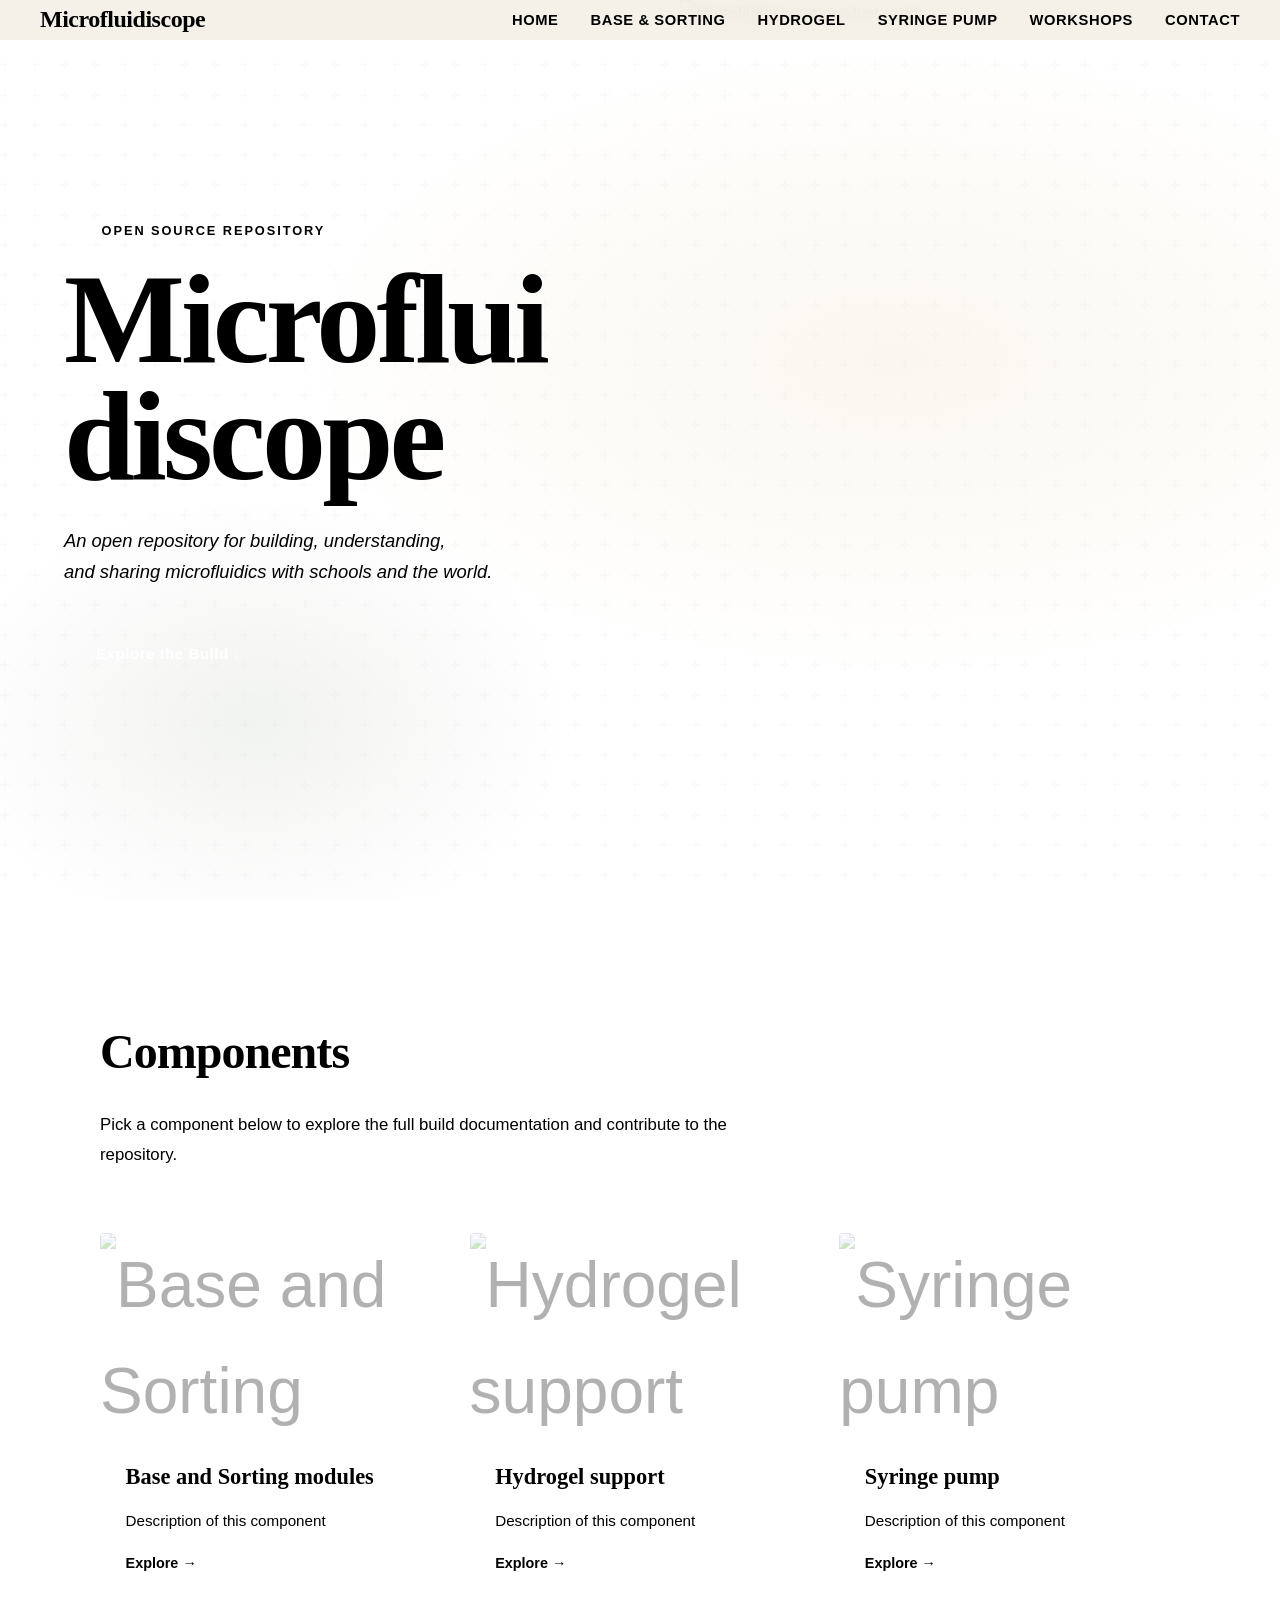
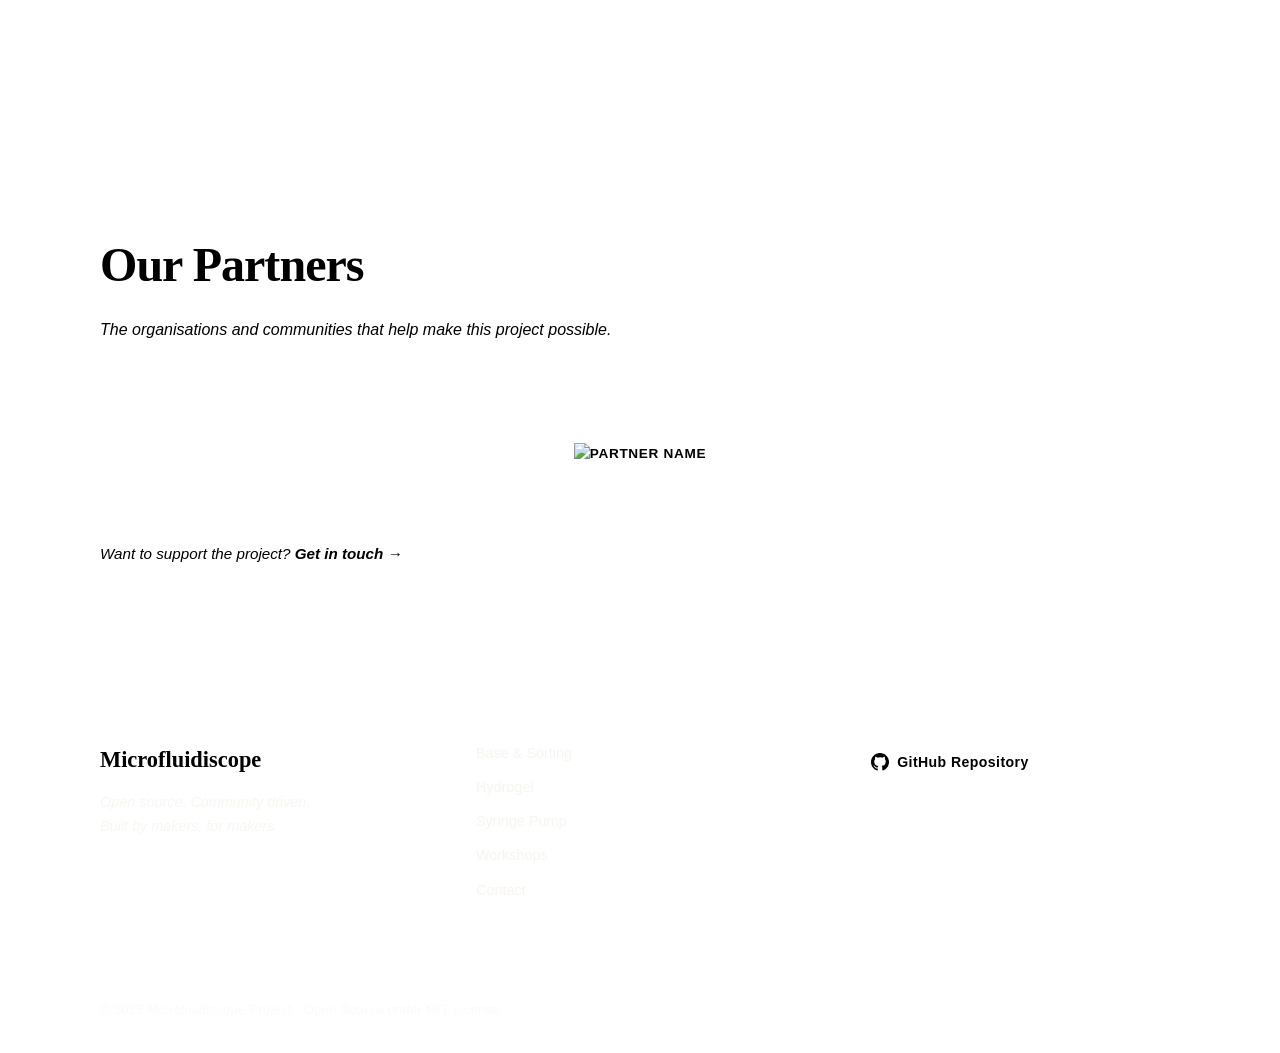
==== index.html @ c6acd58e "Update index.html" ====
<!DOCTYPE html>
<html lang="en">
<head>
  <meta charset="UTF-8" />
  <meta name="viewport" content="width=device-width, initial-scale=1.0" />
  <title>Microfluidiscope</title>
  <link rel="stylesheet" href="css/style.css" />
  <link rel="preconnect" href="https://fonts.googleapis.com">
  <link href="https://fonts.googleapis.com/css2?family=Playfair+Display:wght@700;900&family=Source+Serif+4:ital,wght@0,300;0,400;0,600;1,300&display=swap" rel="stylesheet">
</head>
<body>

  <!-- NAV -->
  <header class="nav" id="nav">
    <a href="index.html" class="nav-logo">Microfluidiscope</a>
    <button class="nav-toggle" id="navToggle" aria-label="Toggle menu">
      <span></span><span></span><span></span>
    </button>
    <nav class="nav-links" id="navLinks">
      <a href="index.html" class="active">Home</a>
      <a href="pages/component-a.html">Base & Sorting</a>
      <a href="pages/component-b.html">Hydrogel</a>
      <a href="pages/component-c.html">Syringe Pump</a>
      <a href="pages/workshops.html">Workshops</a>
      <a href="pages/contact.html">Contact</a>
    </nav>
  </header>

  <!-- HERO: split layout -->
  <section class="hero hero--split" id="hero">
    <div class="hero-bg"><div class="hero-texture"></div></div>

    <!-- LEFT: text -->
    <div class="hero-content">
      <p class="hero-eyebrow">Open Source Repository</p>
      <h1 class="hero-title">Microflui<br>discope</h1>
      <p class="hero-sub">An open repository for building, understanding,<br>and sharing microfluidics with schools and the world.</p>
      <a href="#about" class="hero-cta">Explore the Build ↓</a>
    </div>

    <!-- RIGHT: product image -->
    <div class="hero-image-split">
      <img src="images/main_render.png" alt="Microfluidiscope product render" />
    </div>
  </section>

  <!-- ABOUT / COMPONENTS -->
  <section class="about" id="about">
    <div class="container">
      <div class="about-intro">
        <h2>Components</h2>
        <p>Pick a component below to explore the full build documentation and contribute to the repository.</p>
      </div>

      <div class="components-grid">

        <a href="pages/component-a.html" class="component-card">
          <div class="card-image">
            <!-- Replace YOUR_IMAGE.png with your actual filename -->
            <img src="images/YOUR_IMAGE.png" alt="Base and Sorting modules" />
          </div>
          <div class="card-body">
            <h3>Base and Sorting modules</h3>
            <p>Description of this component</p>
            <span class="card-link">Explore →</span>
          </div>
        </a>

        <a href="pages/component-b.html" class="component-card">
          <div class="card-image">
            <!-- Replace YOUR_IMAGE.png with your actual filename -->
            <img src="images/YOUR_IMAGE.png" alt="Hydrogel support" />
          </div>
          <div class="card-body">
            <h3>Hydrogel support</h3>
            <p>Description of this component</p>
            <span class="card-link">Explore →</span>
          </div>
        </a>

        <a href="pages/component-c.html" class="component-card">
          <div class="card-image">
            <!-- Replace YOUR_IMAGE.png with your actual filename -->
            <img src="images/YOUR_IMAGE.png" alt="Syringe pump" />
          </div>
          <div class="card-body">
            <h3>Syringe pump</h3>
            <p>Description of this component</p>
            <span class="card-link">Explore →</span>
          </div>
        </a>

      </div>
    </div>
  </section>

  <!-- PARTNERS -->
  <section class="partners" id="partners">
    <div class="container">
      <h2>Our Partners</h2>
      <p class="partners-sub">The organisations and communities that help make this project possible.</p>

      <div class="partners-grid partners-grid--single">
        <div class="partner-logo">
          <!-- Replace YOUR_LOGO.png with your actual filename -->
          <img src="images/YOUR_LOGO.png" alt="Partner name" />
        </div>
      </div>

      <p class="partners-note">Want to support the project? <a href="pages/contact.html">Get in touch →</a></p>
    </div>
  </section>

  <!-- FOOTER -->
  <footer class="footer">
    <div class="container">
      <div class="footer-inner">
        <div class="footer-brand">
          <strong>Microfluidiscope</strong>
          <p>Open source. Community driven.<br>Built by makers, for makers.</p>
        </div>
        <nav class="footer-nav">
          <a href="pages/component-a.html">Base & Sorting</a>
          <a href="pages/component-b.html">Hydrogel</a>
          <a href="pages/component-c.html">Syringe Pump</a>
          <a href="pages/workshops.html">Workshops</a>
          <a href="pages/contact.html">Contact</a>
        </nav>
        <div class="footer-github">
          <a href="https://github.com/your-org/microfluidiscope" target="_blank" rel="noopener" class="github-link">
            <svg width="18" height="18" viewBox="0 0 24 24" fill="currentColor"><path d="M12 0C5.37 0 0 5.37 0 12c0 5.3 3.438 9.8 8.205 11.385.6.113.82-.258.82-.577v-2.234c-3.338.726-4.033-1.416-4.033-1.416-.546-1.387-1.333-1.756-1.333-1.756-1.089-.745.083-.729.083-.729 1.205.084 1.839 1.237 1.839 1.237 1.07 1.834 2.807 1.304 3.492.997.107-.775.418-1.305.762-1.604-2.665-.305-5.467-1.334-5.467-5.931 0-1.311.469-2.381 1.236-3.221-.124-.303-.535-1.524.117-3.176 0 0 1.008-.322 3.301 1.23A11.509 11.509 0 0112 5.803c1.02.005 2.047.138 3.006.404 2.291-1.552 3.297-1.23 3.297-1.23.653 1.653.242 2.874.118 3.176.77.84 1.235 1.911 1.235 3.221 0 4.609-2.807 5.624-5.479 5.921.43.372.823 1.102.823 2.222v3.293c0 .319.192.694.801.576C20.566 21.797 24 17.3 24 12c0-6.63-5.37-12-12-12z"/></svg>
            GitHub Repository
          </a>
        </div>
      </div>
      <p class="footer-copy">© 2025 Microfluidiscope Project · Open Source under MIT License</p>
    </div>
  </footer>

  <script src="js/main.js"></script>
</body>
</html>
---- css/style.css ----
:root {
  --white: #ffffff;
  --black: #111111;
  --gray-light: #f5f5f5;
  --gray-mid: #aaaaaa;
  --gray-text: #555555;
  --sidebar-width: 220px;
  --font-display: 'EB Garamond', Georgia, serif;
  --font-body: 'DM Sans', sans-serif;
  --transition: 0.25s ease;
}

*, *::before, *::after { box-sizing: border-box; margin: 0; padding: 0; }

html { scroll-behavior: smooth; }

body {
  font-family: var(--font-body);
  background: var(--white);
  color: var(--ink);
  line-height: 1.65;
  font-size: 17px;
  -webkit-font-smoothing: antialiased;
}

img { max-width: 100%; display: block; }
a { color: inherit; text-decoration: none; }

/* ---- NAV ---- */
.nav {
  position: fixed;
  top: 0; left: 0; right: 0;
  height: var(--nav-h);
  display: flex;
  align-items: center;
  justify-content: space-between;
  padding: 0 2.5rem;
  background: rgba(245, 240, 232, 0.92);
  backdrop-filter: blur(12px);
  border-bottom: 1px solid var(--border);
  z-index: 100;
  transition: box-shadow 0.3s;
}
.nav.scrolled { box-shadow: var(--shadow); }

.nav-logo {
  font-family: var(--font-display);
  font-weight: 900;
  font-size: 1.5rem;
  color: var(--ink);
  letter-spacing: -0.02em;
}

.nav-links {
  display: flex;
  gap: 2rem;
  align-items: center;
}
.nav-links a {
  font-size: 0.92rem;
  font-weight: 600;
  letter-spacing: 0.04em;
  text-transform: uppercase;
  color: var(--ink-soft);
  transition: color 0.2s;
  position: relative;
}
.nav-links a::after {
  content: '';
  position: absolute;
  bottom: -3px; left: 0; right: 0;
  height: 2px;
  background: var(--rust);
  transform: scaleX(0);
  transition: transform 0.25s;
  transform-origin: left;
}
.nav-links a:hover,
.nav-links a.active { color: var(--rust); }
.nav-links a:hover::after,
.nav-links a.active::after { transform: scaleX(1); }

.nav-toggle {
  display: none;
  flex-direction: column;
  gap: 5px;
  background: none;
  border: none;
  cursor: pointer;
  padding: 4px;
}
.nav-toggle span {
  display: block;
  width: 24px;
  height: 2px;
  background: var(--ink);
  transition: all 0.3s;
}

/* ---- HERO ---- */
.hero {
  min-height: 100vh;
  display: grid;
  grid-template-rows: 1fr;
  padding-top: var(--nav-h);
  position: relative;
  overflow: hidden;
  background: var(--cream);
}

.hero-bg {
  position: absolute;
  inset: 0;
  background:
    radial-gradient(ellipse 80% 60% at 70% 40%, rgba(196, 154, 60, 0.08) 0%, transparent 60%),
    radial-gradient(ellipse 50% 50% at 20% 80%, rgba(122, 140, 110, 0.1) 0%, transparent 50%);
}

.hero-texture {
  position: absolute;
  inset: 0;
  background-image: url("data:image/svg+xml,%3Csvg width='60' height='60' viewBox='0 0 60 60' xmlns='http://www.w3.org/2000/svg'%3E%3Cg fill='none' fill-rule='evenodd'%3E%3Cg fill='%236B4E35' fill-opacity='0.03'%3E%3Cpath d='M36 34v-4h-2v4h-4v2h4v4h2v-4h4v-2h-4zm0-30V0h-2v4h-4v2h4v4h2V6h4V4h-4zM6 34v-4H4v4H0v2h4v4h2v-4h4v-2H6zM6 4V0H4v4H0v2h4v4h2V6h4V4H6z'/%3E%3C/g%3E%3C/g%3E%3C/svg%3E");
  opacity: 0.6;
}

.hero-content {
  position: relative;
  z-index: 2;
  display: flex;
  flex-direction: column;
  justify-content: center;
  align-items: flex-start;
  padding: 5rem 2.5rem 3rem;
  max-width: 680px;
  animation: fadeUp 0.9s ease both;
}

.hero-eyebrow {
  font-size: 0.8rem;
  font-weight: 600;
  letter-spacing: 0.15em;
  text-transform: uppercase;
  color: var(--rust);
  margin-bottom: 1.2rem;
  display: flex;
  align-items: center;
  gap: 0.6rem;
}
.hero-eyebrow::before {
  content: '';
  display: inline-block;
  width: 28px;
  height: 2px;
  background: var(--rust);
}

.hero-title {
  font-family: var(--font-display);
  font-size: clamp(4rem, 10vw, 8rem);
  font-weight: 900;
  line-height: 0.92;
  letter-spacing: -0.03em;
  color: var(--ink);
  margin-bottom: 1.8rem;
}

.hero-sub {
  font-size: 1.15rem;
  color: var(--ink-soft);
  line-height: 1.7;
  margin-bottom: 2.5rem;
  font-weight: 300;
  font-style: italic;
  max-width: 460px;
}

.hero-cta {
  display: inline-block;
  background: var(--rust);
  color: #fff;
  padding: 0.85rem 2rem;
  font-family: var(--font-body);
  font-weight: 600;
  font-size: 0.95rem;
  letter-spacing: 0.03em;
  border-radius: 2px;
  transition: background 0.25s, transform 0.2s;
}
.hero-cta:hover {
  background: var(--brown);
  transform: translateY(-2px);
}

.hero-image-placeholder {
  position: relative;
  z-index: 1;
  width: 100%;
  min-height: 420px;
  background: var(--parchment);
  border-top: 1px solid var(--border);
  display: flex;
  align-items: center;
  justify-content: center;
  overflow: hidden;
}
.placeholder-inner {
  text-align: center;
  color: var(--brown);
  opacity: 0.5;
}
.placeholder-icon {
  font-size: 3.5rem;
  display: block;
  margin-bottom: 1rem;
}
.placeholder-inner p {
  font-size: 0.9rem;
  line-height: 1.8;
}
.placeholder-inner code {
  font-size: 0.75rem;
  background: rgba(107,78,53,0.1);
  padding: 2px 6px;
  border-radius: 3px;
}

.scroll-hint {
  position: absolute;
  bottom: 2rem;
  left: 50%;
  transform: translateX(-50%);
  font-size: 0.7rem;
  letter-spacing: 0.2em;
  text-transform: uppercase;
  color: var(--brown);
  opacity: 0.5;
  animation: bounce 2.5s ease-in-out infinite;
  z-index: 3;
}
.scroll-hint::after {
  content: '';
  display: block;
  width: 1px;
  height: 28px;
  background: var(--brown);
  margin: 6px auto 0;
  opacity: 0.4;
}

/* ---- CONTAINER ---- */
.container {
  max-width: 1160px;
  margin: 0 auto;
  padding: 0 2.5rem;
}

/* ---- ABOUT / COMPONENTS ---- */
.about {
  padding: 7rem 0;
  background: var(--warm-white);
}

.about-intro {
  max-width: 640px;
  margin-bottom: 4rem;
}
.about-intro h2 {
  font-family: var(--font-display);
  font-size: clamp(2rem, 4vw, 3rem);
  font-weight: 700;
  letter-spacing: -0.02em;
  margin-bottom: 1.2rem;
  color: var(--ink);
}
.about-intro p {
  font-size: 1.05rem;
  color: var(--ink-soft);
  line-height: 1.75;
  margin-bottom: 1.8rem;
  font-weight: 300;
}

.github-link {
  display: inline-flex;
  align-items: center;
  gap: 0.5rem;
  border: 1.5px solid var(--ink);
  color: var(--ink);
  padding: 0.55rem 1.2rem;
  font-size: 0.88rem;
  font-weight: 600;
  letter-spacing: 0.03em;
  border-radius: 2px;
  transition: background 0.2s, color 0.2s;
}
.github-link:hover {
  background: var(--ink);
  color: var(--cream);
}

.components-grid {
  display: grid;
  grid-template-columns: repeat(3, 1fr);
  gap: 1.8rem;
}

.component-card {
  background: var(--cream);
  border: 1px solid var(--border);
  border-radius: 4px;
  overflow: hidden;
  display: flex;
  flex-direction: column;
  transition: transform 0.3s, box-shadow 0.3s;
}
.component-card:hover {
  transform: translateY(-6px);
  box-shadow: var(--shadow-lg);
}

.card-image {
  height: 200px;
  display: flex;
  align-items: center;
  justify-content: center;
  font-size: 4rem;
  position: relative;
  overflow: hidden;
}
.card-image--a { background: linear-gradient(135deg, #E8D5C0 0%, #D4B896 100%); color: var(--brown); }
.card-image--b { background: linear-gradient(135deg, #C8D8C0 0%, #A8C0A0 100%); color: var(--sage); }
.card-image--c { background: linear-gradient(135deg, #D0C8B8 0%, #B8AF9C 100%); color: var(--brown); }

/* Replace .card-image with a real <img> by changing .card-image to include an <img> tag */

.card-body {
  padding: 1.6rem;
  flex: 1;
  display: flex;
  flex-direction: column;
}
.card-tag {
  font-size: 0.72rem;
  font-weight: 700;
  letter-spacing: 0.12em;
  text-transform: uppercase;
  color: var(--rust);
  margin-bottom: 0.5rem;
}
.card-body h3 {
  font-family: var(--font-display);
  font-size: 1.4rem;
  font-weight: 700;
  margin-bottom: 0.75rem;
  color: var(--ink);
}
.card-body p {
  font-size: 0.95rem;
  color: var(--ink-soft);
  line-height: 1.65;
  flex: 1;
  font-weight: 300;
}
.card-link {
  display: inline-block;
  margin-top: 1.2rem;
  font-size: 0.9rem;
  font-weight: 600;
  color: var(--rust);
  transition: gap 0.2s;
}
.component-card:hover .card-link { letter-spacing: 0.02em; }

/* ---- PARTNERS ---- */
.partners {
  padding: 7rem 0;
  background: var(--parchment);
  border-top: 1px solid var(--border);
  border-bottom: 1px solid var(--border);
}
.partners h2 {
  font-family: var(--font-display);
  font-size: clamp(2rem, 4vw, 3rem);
  font-weight: 700;
  letter-spacing: -0.02em;
  margin-bottom: 0.75rem;
  color: var(--ink);
}
.partners-sub {
  font-size: 1rem;
  color: var(--ink-soft);
  margin-bottom: 3.5rem;
  font-weight: 300;
  font-style: italic;
}
.partners-grid {
  display: grid;
  grid-template-columns: repeat(3, 1fr);
  gap: 1.5rem;
  margin-bottom: 2.5rem;
}
.partner-logo {
  background: rgba(255,255,255,0.7);
  border: 1px solid var(--border);
  border-radius: 4px;
  height: 100px;
  display: flex;
  align-items: center;
  justify-content: center;
  font-size: 0.85rem;
  font-weight: 600;
  color: var(--brown);
  letter-spacing: 0.05em;
  text-transform: uppercase;
  transition: background 0.2s;
}
/* Replace .partner-logo span with an <img> of the partner logo */
.partner-logo:hover { background: #fff; }
.partners-note {
  font-size: 0.95rem;
  color: var(--ink-soft);
  font-style: italic;
}
.partners-note a {
  color: var(--rust);
  font-weight: 600;
}

/* ---- FOOTER ---- */
.footer {
  background: var(--ink);
  color: var(--cream);
  padding: 4rem 0 2rem;
}
.footer-inner {
  display: grid;
  grid-template-columns: 1fr 1fr 1fr;
  gap: 3rem;
  margin-bottom: 3rem;
  padding-bottom: 3rem;
  border-bottom: 1px solid rgba(245,240,232,0.1);
}
.footer-brand strong {
  font-family: var(--font-display);
  font-size: 1.4rem;
  font-weight: 900;
  display: block;
  margin-bottom: 0.75rem;
}
.footer-brand p {
  font-size: 0.9rem;
  color: rgba(245,240,232,0.6);
  line-height: 1.65;
  font-weight: 300;
  font-style: italic;
}
.footer-nav {
  display: flex;
  flex-direction: column;
  gap: 0.65rem;
}
.footer-nav a {
  font-size: 0.9rem;
  color: rgba(245,240,232,0.7);
  transition: color 0.2s;
}
.footer-nav a:hover { color: var(--cream); }
.footer-github {
  display: flex;
  align-items: flex-start;
}
.footer-github .github-link {
  border-color: rgba(245,240,232,0.3);
  color: var(--cream);
}
.footer-github .github-link:hover {
  background: var(--cream);
  color: var(--ink);
}
.footer-copy {
  font-size: 0.8rem;
  color: rgba(245,240,232,0.35);
  letter-spacing: 0.03em;
}

/* ---- INNER PAGES: shared ---- */
.page-hero {
  padding: calc(var(--nav-h) + 4rem) 0 4rem;
  background: var(--cream);
  border-bottom: 1px solid var(--border);
}
.page-hero .container { max-width: 760px; margin-left: 2.5rem; }
.page-hero .eyebrow {
  font-size: 0.78rem;
  font-weight: 700;
  letter-spacing: 0.14em;
  text-transform: uppercase;
  color: var(--rust);
  margin-bottom: 1rem;
}
.page-hero h1 {
  font-family: var(--font-display);
  font-size: clamp(2.5rem, 5vw, 4rem);
  font-weight: 900;
  letter-spacing: -0.02em;
  line-height: 1;
  color: var(--ink);
  margin-bottom: 1.2rem;
}
.page-hero p {
  font-size: 1.1rem;
  color: var(--ink-soft);
  font-weight: 300;
  font-style: italic;
  max-width: 520px;
}

.page-content {
  padding: 5rem 0;
}
.page-content .container {
  max-width: 860px;
}

.section-divider {
  border: none;
  border-top: 1px solid var(--border);
  margin: 3.5rem 0;
}

.prose h2 {
  font-family: var(--font-display);
  font-size: 1.9rem;
  font-weight: 700;
  letter-spacing: -0.02em;
  margin-bottom: 1rem;
  color: var(--ink);
  margin-top: 3rem;
}
.prose h3 {
  font-family: var(--font-display);
  font-size: 1.3rem;
  font-weight: 700;
  margin-bottom: 0.8rem;
  color: var(--ink);
  margin-top: 2rem;
}
.prose p {
  font-size: 1.05rem;
  color: var(--ink-soft);
  margin-bottom: 1.2rem;
  line-height: 1.8;
  font-weight: 300;
}
.prose ul {
  margin: 0 0 1.5rem 1.5rem;
  color: var(--ink-soft);
}
.prose ul li {
  margin-bottom: 0.4rem;
  font-size: 1rem;
  font-weight: 300;
}

.repo-link-box {
  background: var(--parchment);
  border: 1.5px solid var(--border);
  border-left: 4px solid var(--rust);
  border-radius: 4px;
  padding: 1.5rem 1.8rem;
  margin: 2.5rem 0;
  display: flex;
  align-items: center;
  justify-content: space-between;
  gap: 1rem;
}
.repo-link-box p {
  font-size: 0.95rem;
  color: var(--ink-soft);
  margin: 0;
  font-style: italic;
}
.repo-link-box a {
  white-space: nowrap;
  flex-shrink: 0;
}

.steps-list {
  counter-reset: steps;
  list-style: none;
  margin: 0 0 2rem;
  padding: 0;
}
.steps-list li {
  counter-increment: steps;
  display: flex;
  gap: 1.2rem;
  margin-bottom: 1.5rem;
  align-items: flex-start;
}
.steps-list li::before {
  content: counter(steps);
  min-width: 32px;
  height: 32px;
  background: var(--rust);
  color: #fff;
  font-weight: 700;
  font-size: 0.85rem;
  border-radius: 50%;
  display: flex;
  align-items: center;
  justify-content: center;
  flex-shrink: 0;
  margin-top: 2px;
}
.steps-list li span {
  font-size: 1rem;
  color: var(--ink-soft);
  font-weight: 300;
  line-height: 1.7;
}

/* ---- WORKSHOPS ---- */
.workshops-grid {
  display: grid;
  grid-template-columns: repeat(2, 1fr);
  gap: 2rem;
  margin-top: 3rem;
}
.workshop-card {
  background: var(--cream);
  border: 1px solid var(--border);
  border-radius: 4px;
  padding: 2rem;
}
.workshop-card .tag {
  font-size: 0.72rem;
  font-weight: 700;
  letter-spacing: 0.12em;
  text-transform: uppercase;
  color: var(--sage);
  margin-bottom: 0.6rem;
  display: block;
}
.workshop-card h3 {
  font-family: var(--font-display);
  font-size: 1.3rem;
  font-weight: 700;
  margin-bottom: 0.75rem;
  color: var(--ink);
}
.workshop-card p {
  font-size: 0.95rem;
  color: var(--ink-soft);
  font-weight: 300;
  line-height: 1.65;
  margin-bottom: 1.2rem;
}
.workshop-meta {
  font-size: 0.82rem;
  color: var(--brown);
  font-weight: 600;
  letter-spacing: 0.03em;
}

/* ---- CONTACT ---- */
.contact-grid {
  display: grid;
  grid-template-columns: 1fr 1fr;
  gap: 5rem;
  margin-top: 3rem;
}
.contact-form label {
  display: block;
  font-size: 0.85rem;
  font-weight: 700;
  letter-spacing: 0.06em;
  text-transform: uppercase;
  color: var(--ink-soft);
  margin-bottom: 0.4rem;
  margin-top: 1.4rem;
}
.contact-form label:first-child { margin-top: 0; }
.contact-form input,
.contact-form textarea {
  width: 100%;
  padding: 0.75rem 1rem;
  background: var(--cream);
  border: 1.5px solid var(--border);
  border-radius: 2px;
  font-family: var(--font-body);
  font-size: 1rem;
  color: var(--ink);
  outline: none;
  transition: border-color 0.2s;
}
.contact-form input:focus,
.contact-form textarea:focus { border-color: var(--rust); }
.contact-form textarea { min-height: 130px; resize: vertical; }
.contact-form button {
  margin-top: 1.8rem;
  background: var(--rust);
  color: #fff;
  border: none;
  padding: 0.9rem 2.2rem;
  font-family: var(--font-body);
  font-size: 0.95rem;
  font-weight: 600;
  cursor: pointer;
  border-radius: 2px;
  transition: background 0.2s, transform 0.2s;
}
.contact-form button:hover {
  background: var(--brown);
  transform: translateY(-2px);
}
.team-cards { display: flex; flex-direction: column; gap: 1.4rem; }
.team-card {
  background: var(--cream);
  border: 1px solid var(--border);
  border-radius: 4px;
  padding: 1.4rem;
  display: flex;
  align-items: center;
  gap: 1.2rem;
}
.team-avatar {
  width: 52px;
  height: 52px;
  border-radius: 50%;
  background: var(--parchment);
  border: 2px solid var(--border);
  display: flex;
  align-items: center;
  justify-content: center;
  font-size: 1.4rem;
  flex-shrink: 0;
}
.team-info strong {
  display: block;
  font-weight: 700;
  font-size: 1rem;
  margin-bottom: 0.2rem;
}
.team-info span {
  font-size: 0.85rem;
  color: var(--ink-soft);
  font-style: italic;
}

/* ---- ANIMATIONS ---- */
@keyframes fadeUp {
  from { opacity: 0; transform: translateY(28px); }
  to   { opacity: 1; transform: translateY(0); }
}
@keyframes bounce {
  0%, 100% { transform: translateX(-50%) translateY(0); }
  50%       { transform: translateX(-50%) translateY(6px); }
}

.reveal {
  opacity: 0;
  transform: translateY(24px);
  transition: opacity 0.7s ease, transform 0.7s ease;
}
.reveal.visible {
  opacity: 1;
  transform: none;
}

/* ---- RESPONSIVE ---- */
@media (max-width: 900px) {
  .components-grid { grid-template-columns: 1fr; max-width: 480px; }
  .partners-grid { grid-template-columns: repeat(2, 1fr); }
  .footer-inner { grid-template-columns: 1fr 1fr; }
  .workshops-grid { grid-template-columns: 1fr; }
  .contact-grid { grid-template-columns: 1fr; gap: 3rem; }
}

@media (max-width: 640px) {
  .nav { padding: 0 1.2rem; }
  .nav-links {
    display: none;
    position: fixed;
    top: var(--nav-h);
    left: 0; right: 0;
    background: var(--cream);
    flex-direction: column;
    padding: 1.5rem;
    gap: 1rem;
    border-bottom: 1px solid var(--border);
    box-shadow: var(--shadow);
  }
  .nav-links.open { display: flex; }
  .nav-toggle { display: flex; }
  .hero-content { padding: 3rem 1.2rem 2rem; }
  .container { padding: 0 1.2rem; }
  .partners-grid { grid-template-columns: 1fr; }
  .footer-inner { grid-template-columns: 1fr; gap: 2rem; }
  .page-hero .container { margin-left: 1.2rem; }
}

/* ===========================
   ADDITIONS — paste at the
   bottom of your style.css
   =========================== */

/* --- HERO: split layout --- */
.hero--split {
  display: flex;
  flex-direction: row;
  align-items: stretch;
  min-height: 100vh;
  padding-top: var(--nav-h);
}

.hero--split .hero-content {
  flex: 1;
  display: flex;
  flex-direction: column;
  justify-content: center;
  padding: 5rem 3rem 5rem 4rem;
  animation: fadeUp 0.9s ease both;
  z-index: 2;
}

.hero-image-split {
  flex: 1;
  display: flex;
  align-items: center;
  justify-content: center;
  background: var(--parchment);
  overflow: hidden;
  z-index: 1;
}

.hero-image-split img {
  width: 100%;
  height: 100%;
  object-fit: cover;
  object-position: center;
}

/* --- Component cards: real images --- */
.component-card .card-image {
  height: 200px;
  overflow: hidden;
  background: var(--parchment);
  display: flex;
  align-items: center;
  justify-content: center;
}

.component-card .card-image img {
  width: 100%;
  height: 100%;
  object-fit: cover;
  object-position: center;
  transition: transform 0.4s ease;
}

.component-card:hover .card-image img {
  transform: scale(1.04);
}

/* Fallback if image is missing/loading */
.component-card .card-image img[src*="YOUR_IMAGE"] {
  opacity: 0.3;
}

/* --- Partners: single centred logo --- */
.partners-grid--single {
  display: flex;
  justify-content: center;
  margin-bottom: 2rem;
}

.partners-grid--single .partner-logo {
  width: 220px;
  height: 110px;
  background: rgba(255,255,255,0.7);
  border: 1px solid var(--border);
  border-radius: 4px;
  display: flex;
  align-items: center;
  justify-content: center;
  padding: 1.2rem;
}

.partners-grid--single .partner-logo img {
  max-width: 100%;
  max-height: 60px;
  object-fit: contain;
}

/* --- Responsive --- */
@media (max-width: 768px) {
  .hero--split {
    flex-direction: column;
  }
  .hero--split .hero-content {
    padding: 3rem 1.5rem 2rem;
  }
  .hero-image-split {
    min-height: 300px;
  }
}
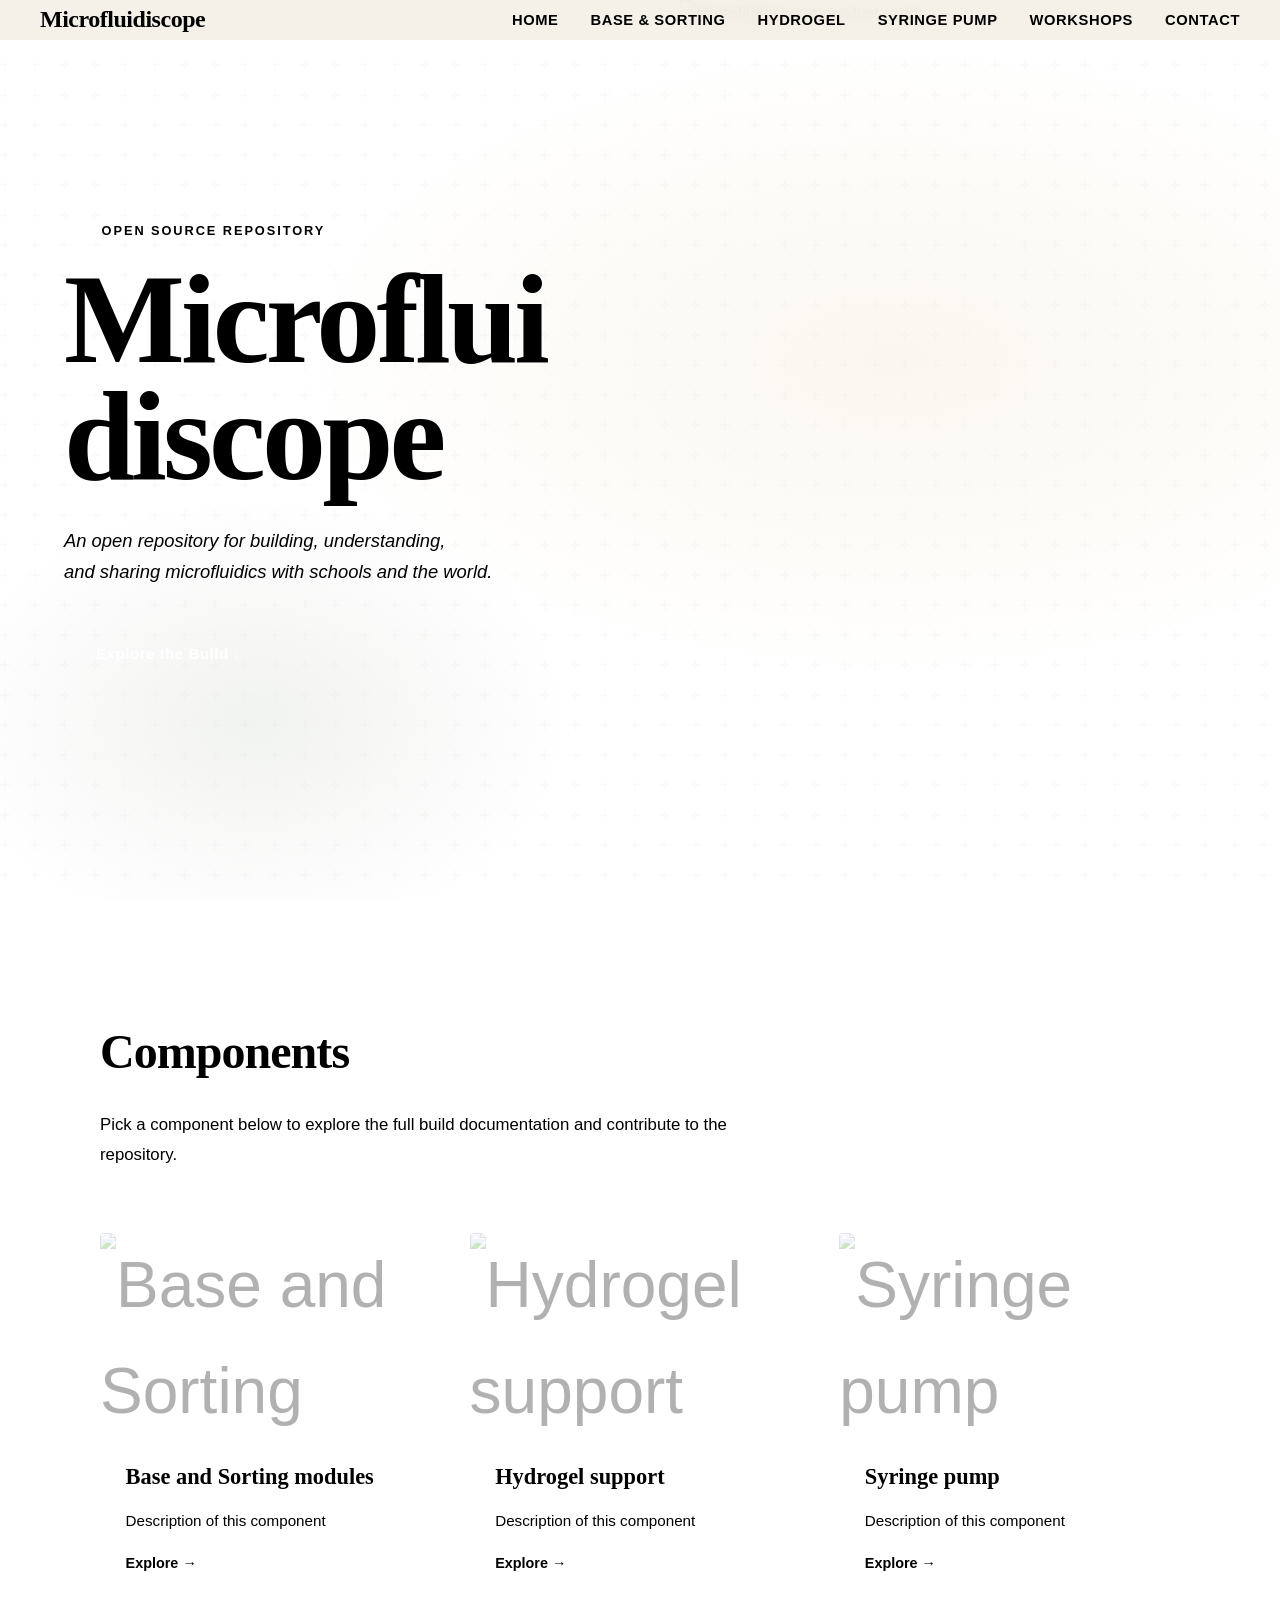
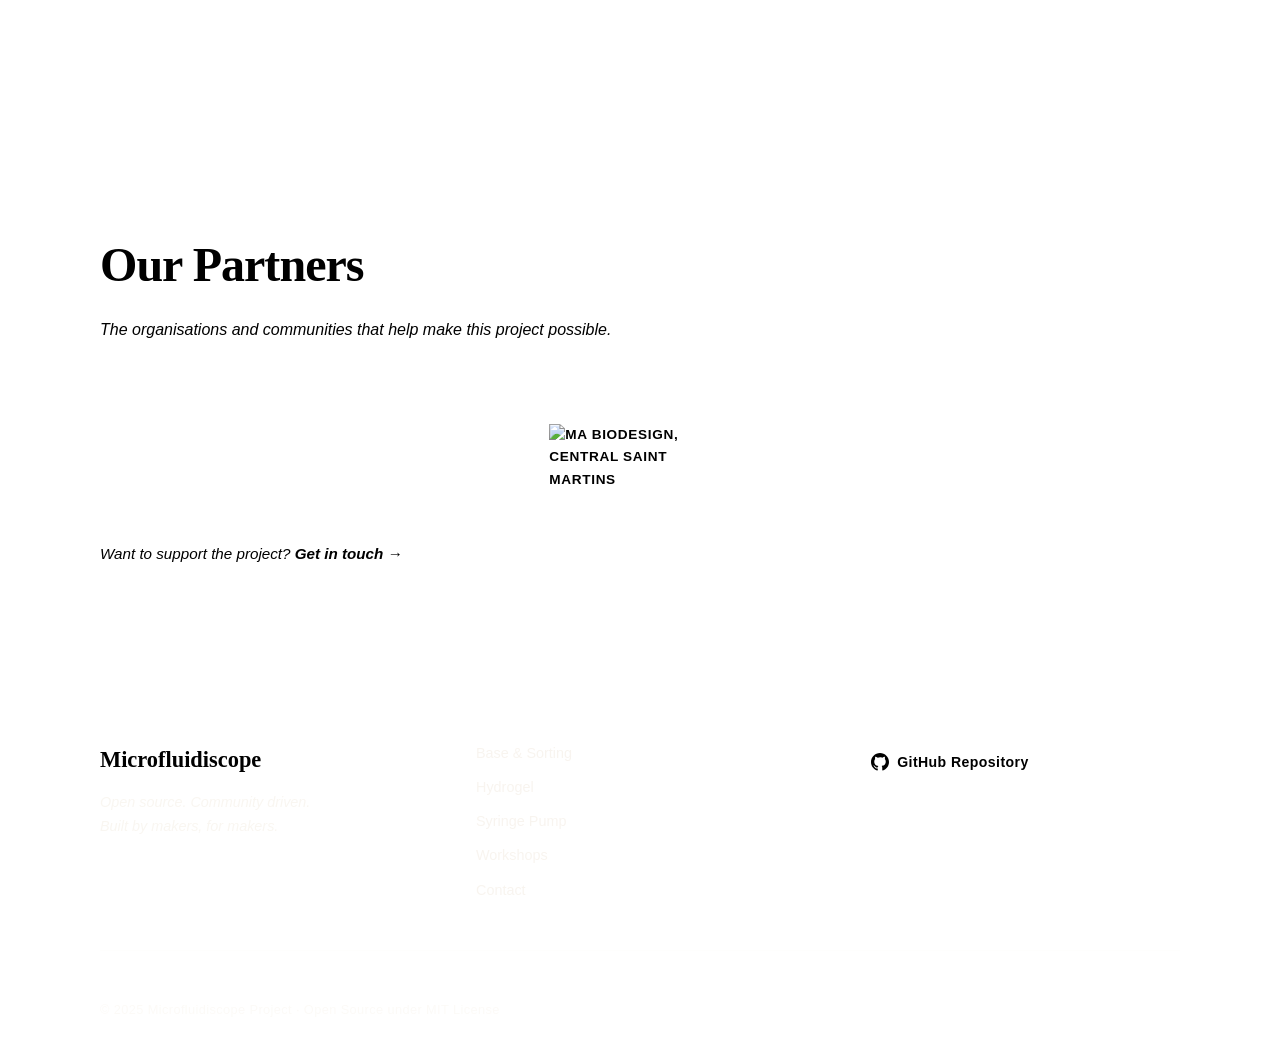
==== commit c4dd309a: "Update index.html" ====
--- a/index.html
+++ b/index.html
@@ -103,7 +103,7 @@
       <div class="partners-grid partners-grid--single">
         <div class="partner-logo">
           <!-- Replace YOUR_LOGO.png with your actual filename -->
-          <img src="images/YOUR_LOGO.png" alt="Partner name" />
+          <img src="images/MABD_logo" alt="MA Biodesign, Central Saint Martins" />
         </div>
       </div>
 
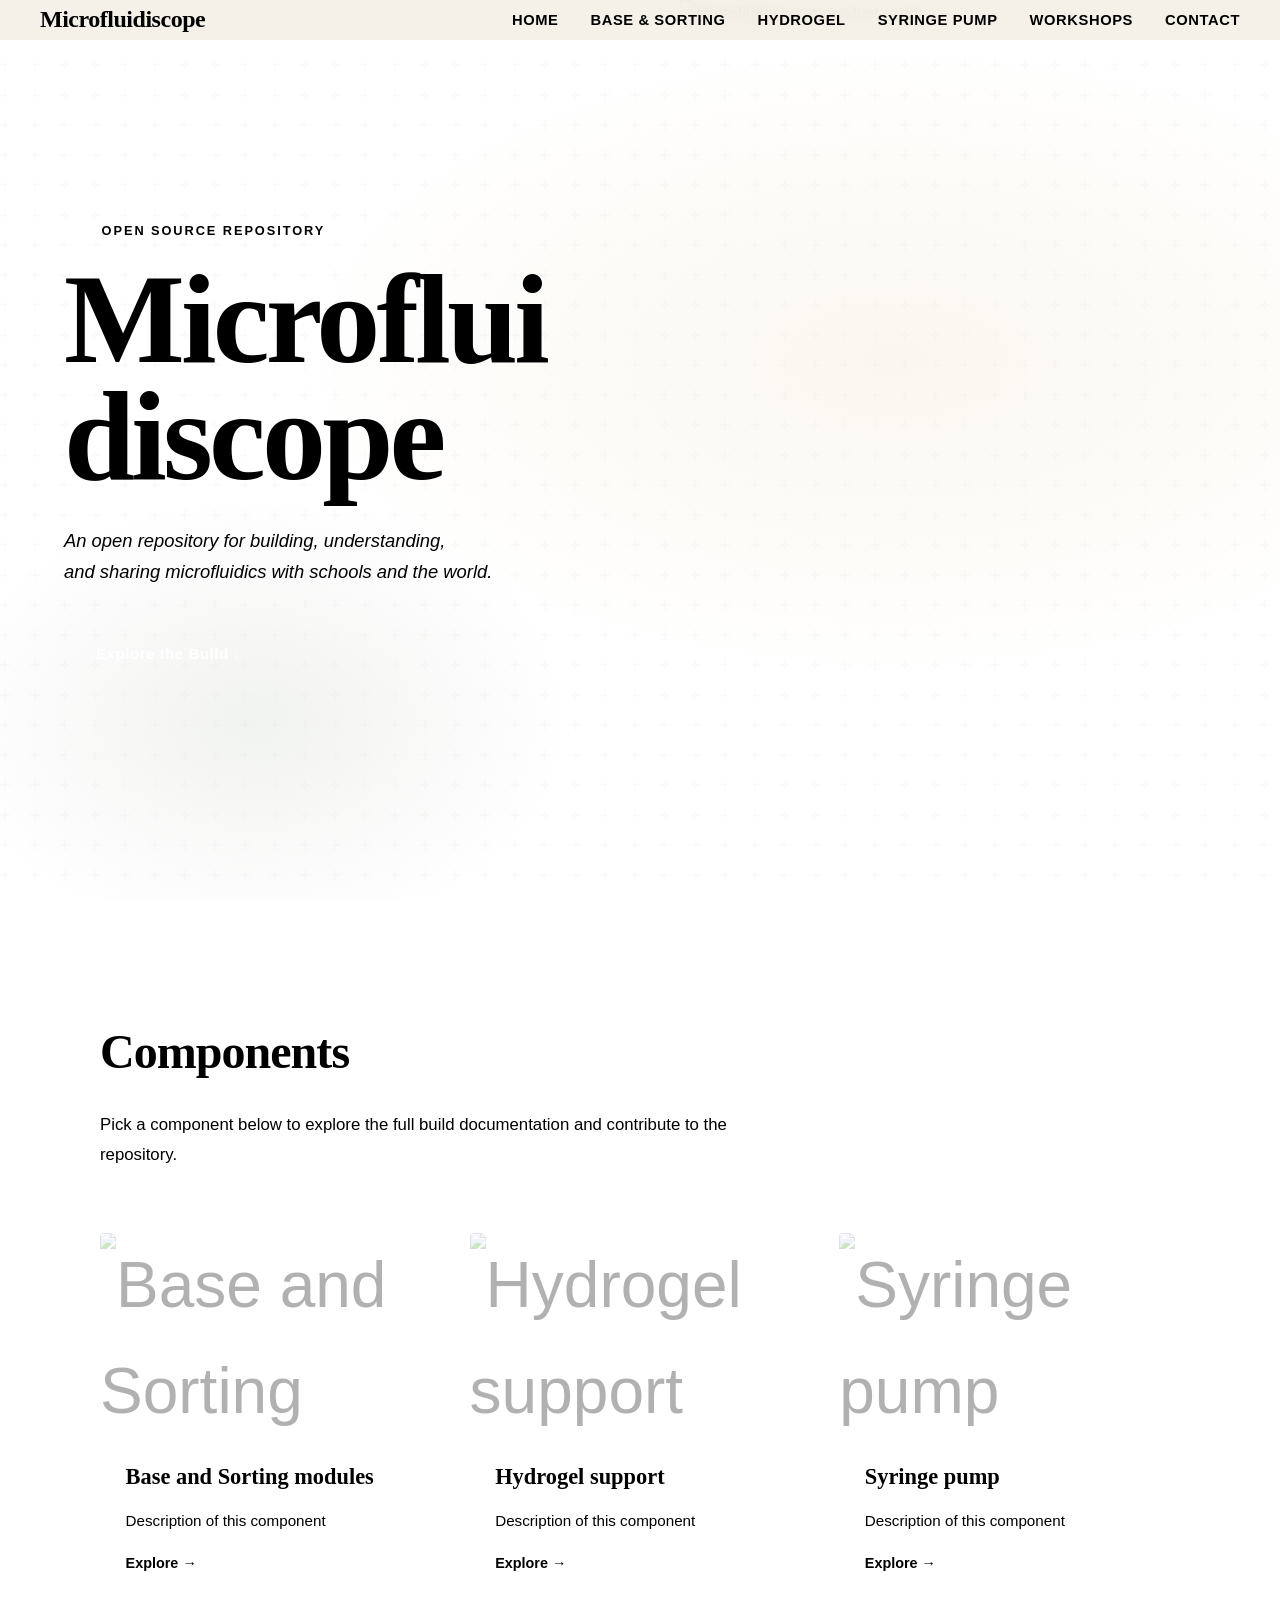
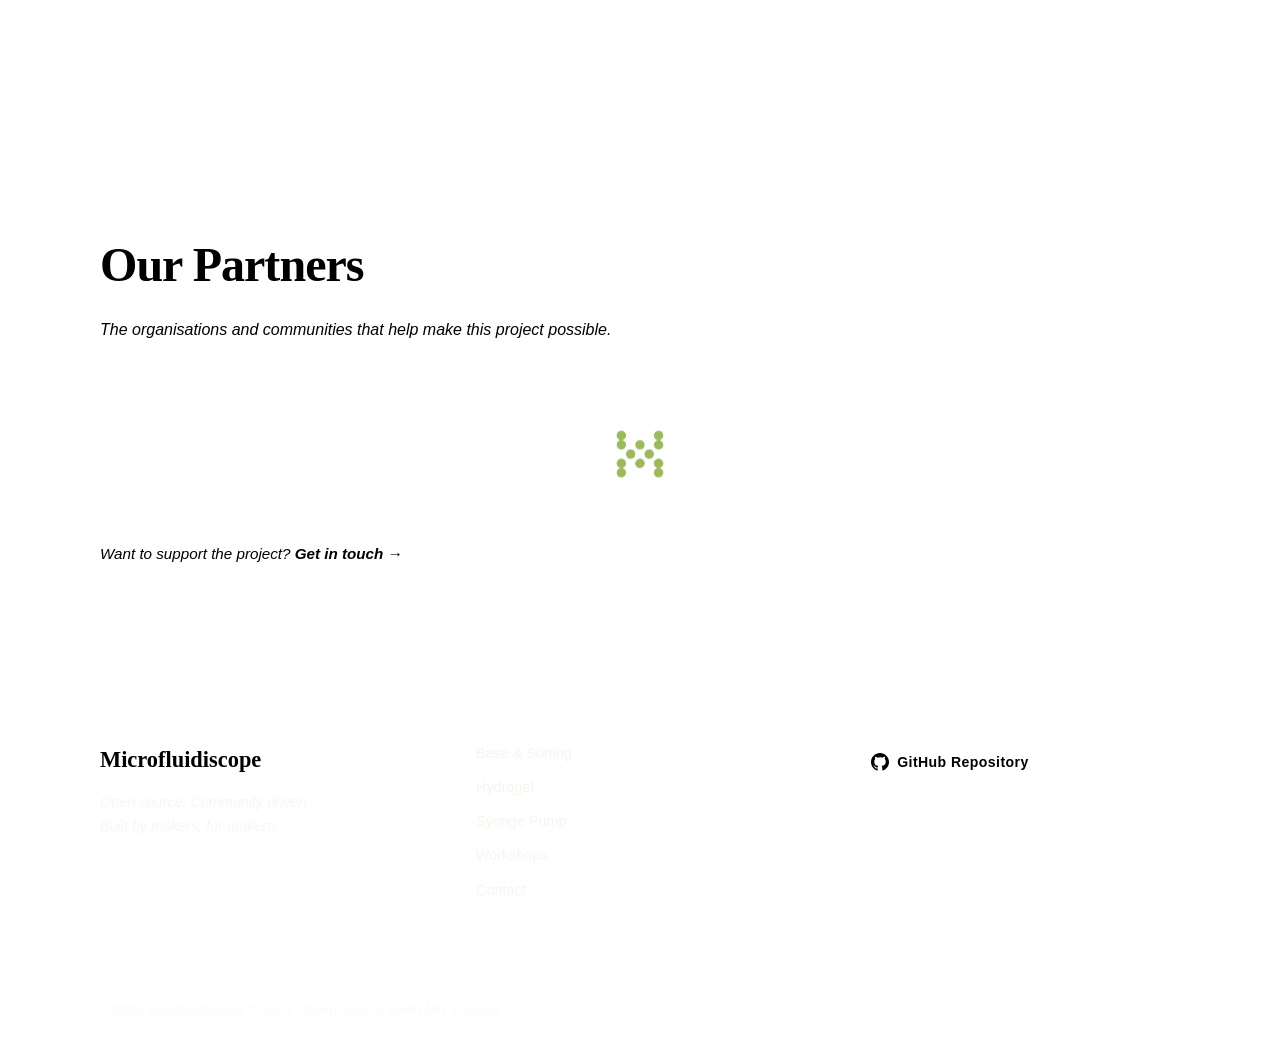
==== commit 2b9f68ed: "Update index.html" ====
--- a/index.html
+++ b/index.html
@@ -103,7 +103,7 @@
       <div class="partners-grid partners-grid--single">
         <div class="partner-logo">
           <!-- Replace YOUR_LOGO.png with your actual filename -->
-          <img src="images/MABD_logo" alt="MA Biodesign, Central Saint Martins" />
+          <img src="images/MABD_logo.png" alt="MA Biodesign, Central Saint Martins" />
         </div>
       </div>
 
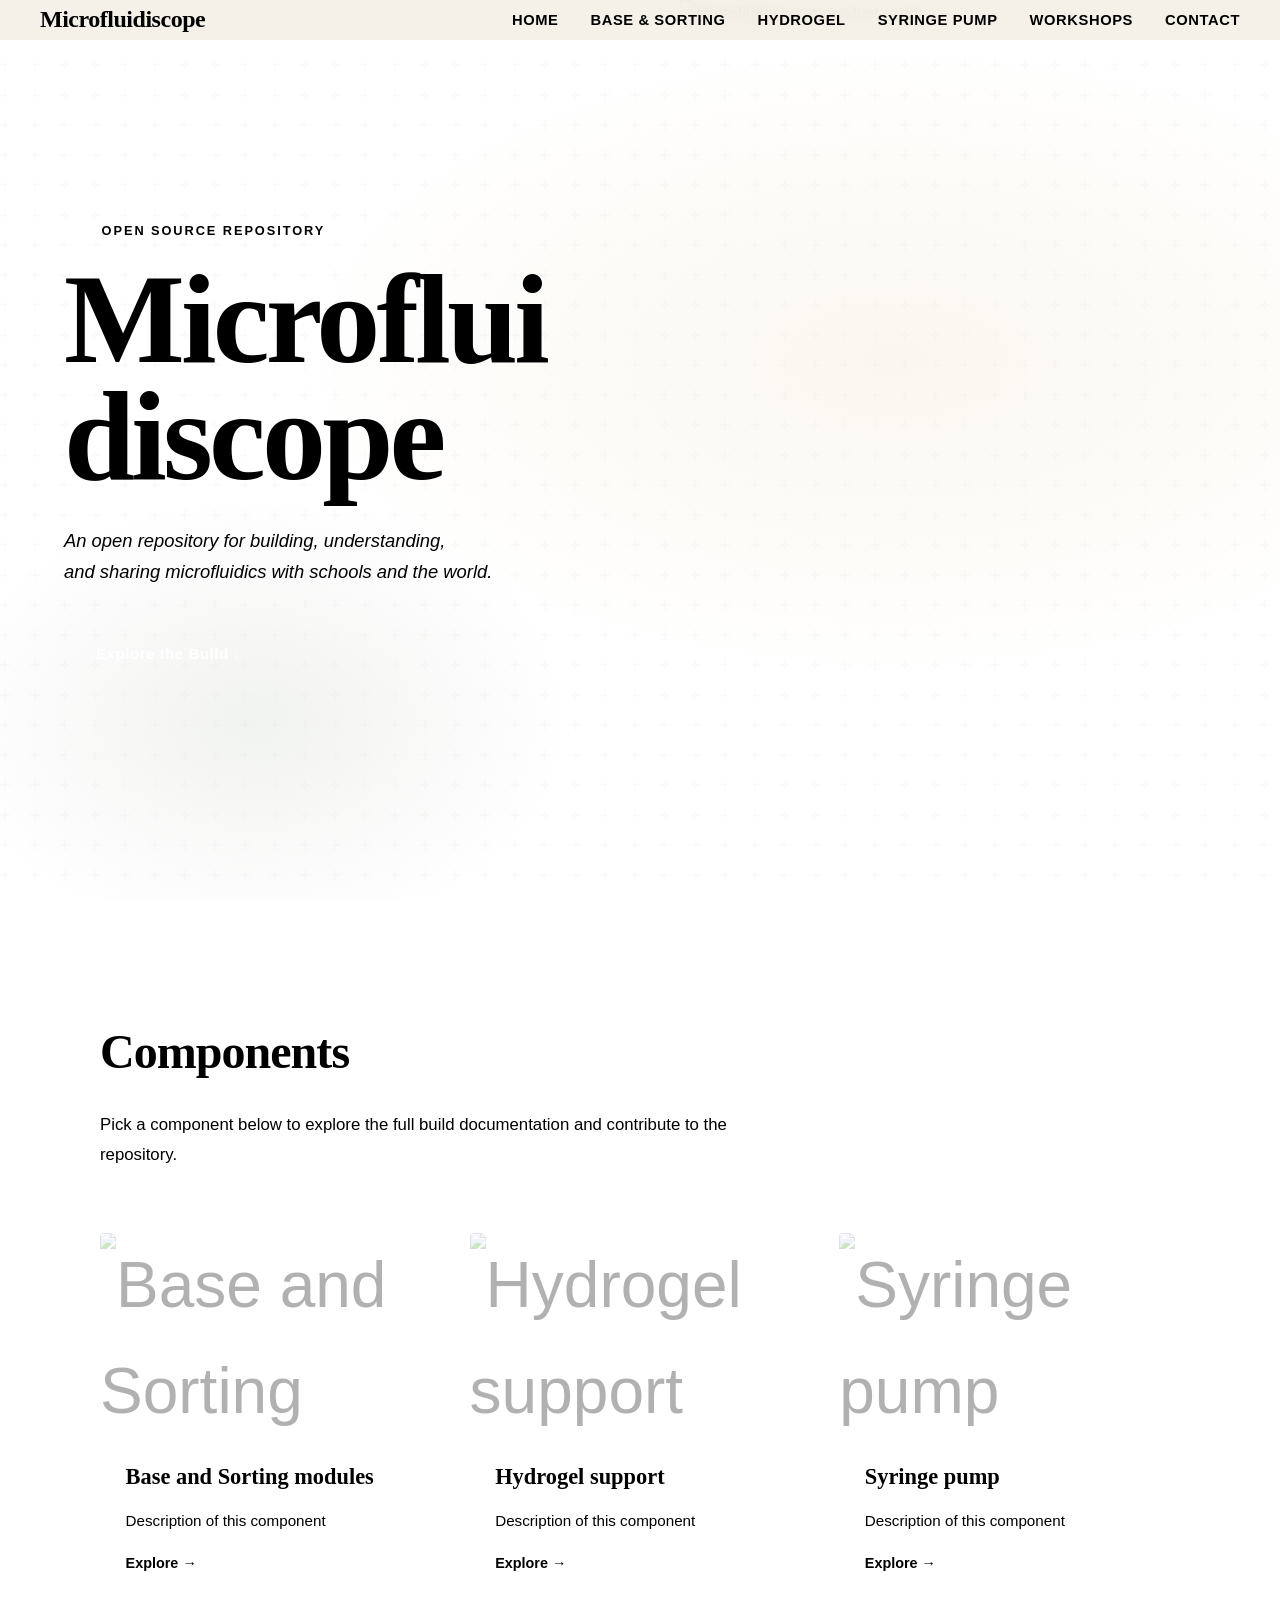
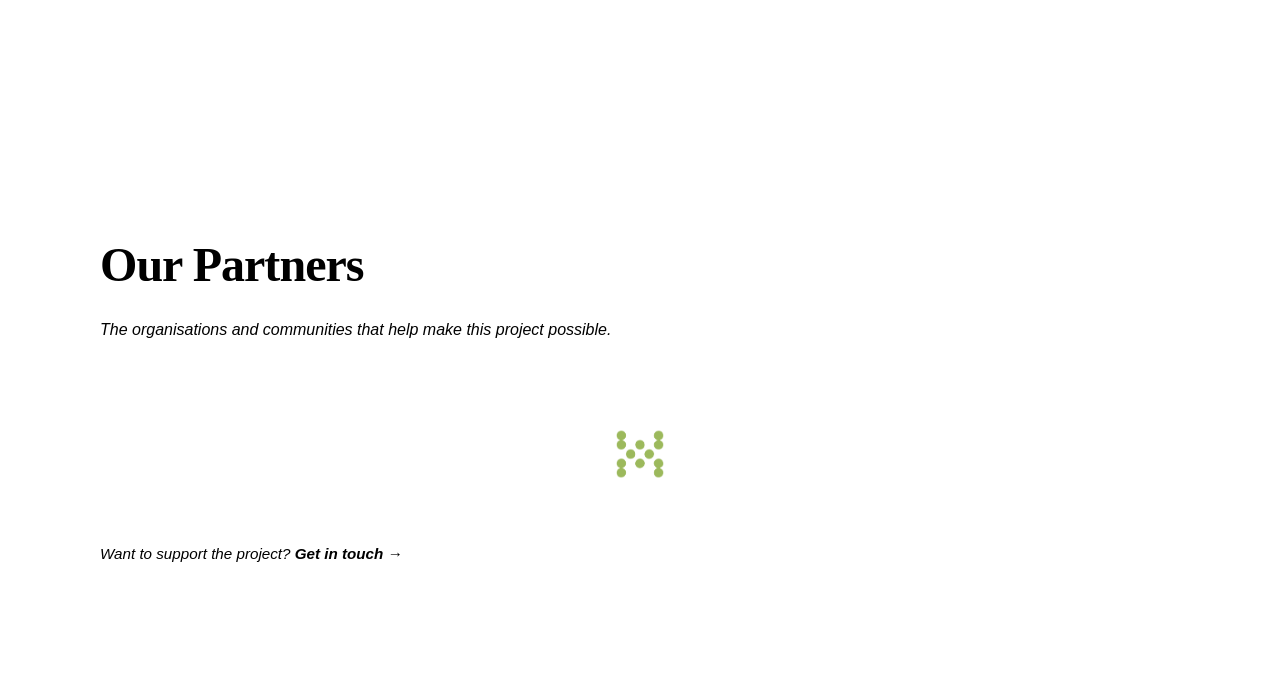
==== commit e955eb86: "Update index.html" ====
--- a/index.html
+++ b/index.html
@@ -111,32 +111,5 @@
     </div>
   </section>
 
-  <!-- FOOTER -->
-  <footer class="footer">
-    <div class="container">
-      <div class="footer-inner">
-        <div class="footer-brand">
-          <strong>Microfluidiscope</strong>
-          <p>Open source. Community driven.<br>Built by makers, for makers.</p>
-        </div>
-        <nav class="footer-nav">
-          <a href="pages/component-a.html">Base & Sorting</a>
-          <a href="pages/component-b.html">Hydrogel</a>
-          <a href="pages/component-c.html">Syringe Pump</a>
-          <a href="pages/workshops.html">Workshops</a>
-          <a href="pages/contact.html">Contact</a>
-        </nav>
-        <div class="footer-github">
-          <a href="https://github.com/your-org/microfluidiscope" target="_blank" rel="noopener" class="github-link">
-            <svg width="18" height="18" viewBox="0 0 24 24" fill="currentColor"><path d="M12 0C5.37 0 0 5.37 0 12c0 5.3 3.438 9.8 8.205 11.385.6.113.82-.258.82-.577v-2.234c-3.338.726-4.033-1.416-4.033-1.416-.546-1.387-1.333-1.756-1.333-1.756-1.089-.745.083-.729.083-.729 1.205.084 1.839 1.237 1.839 1.237 1.07 1.834 2.807 1.304 3.492.997.107-.775.418-1.305.762-1.604-2.665-.305-5.467-1.334-5.467-5.931 0-1.311.469-2.381 1.236-3.221-.124-.303-.535-1.524.117-3.176 0 0 1.008-.322 3.301 1.23A11.509 11.509 0 0112 5.803c1.02.005 2.047.138 3.006.404 2.291-1.552 3.297-1.23 3.297-1.23.653 1.653.242 2.874.118 3.176.77.84 1.235 1.911 1.235 3.221 0 4.609-2.807 5.624-5.479 5.921.43.372.823 1.102.823 2.222v3.293c0 .319.192.694.801.576C20.566 21.797 24 17.3 24 12c0-6.63-5.37-12-12-12z"/></svg>
-            GitHub Repository
-          </a>
-        </div>
-      </div>
-      <p class="footer-copy">© 2025 Microfluidiscope Project · Open Source under MIT License</p>
-    </div>
-  </footer>
-
-  <script src="js/main.js"></script>
 </body>
 </html>
--- a/css/style.css
+++ b/css/style.css
@@ -157,7 +157,7 @@
 .hero-title {
   font-family: var(--font-display);
   font-size: clamp(4rem, 10vw, 8rem);
-  font-weight: 900;
+  font-weight: 600;
   line-height: 0.92;
   letter-spacing: -0.03em;
   color: var(--ink);
@@ -169,7 +169,7 @@
   color: var(--ink-soft);
   line-height: 1.7;
   margin-bottom: 2.5rem;
-  font-weight: 300;
+  font-weight: 150;
   font-style: italic;
   max-width: 460px;
 }
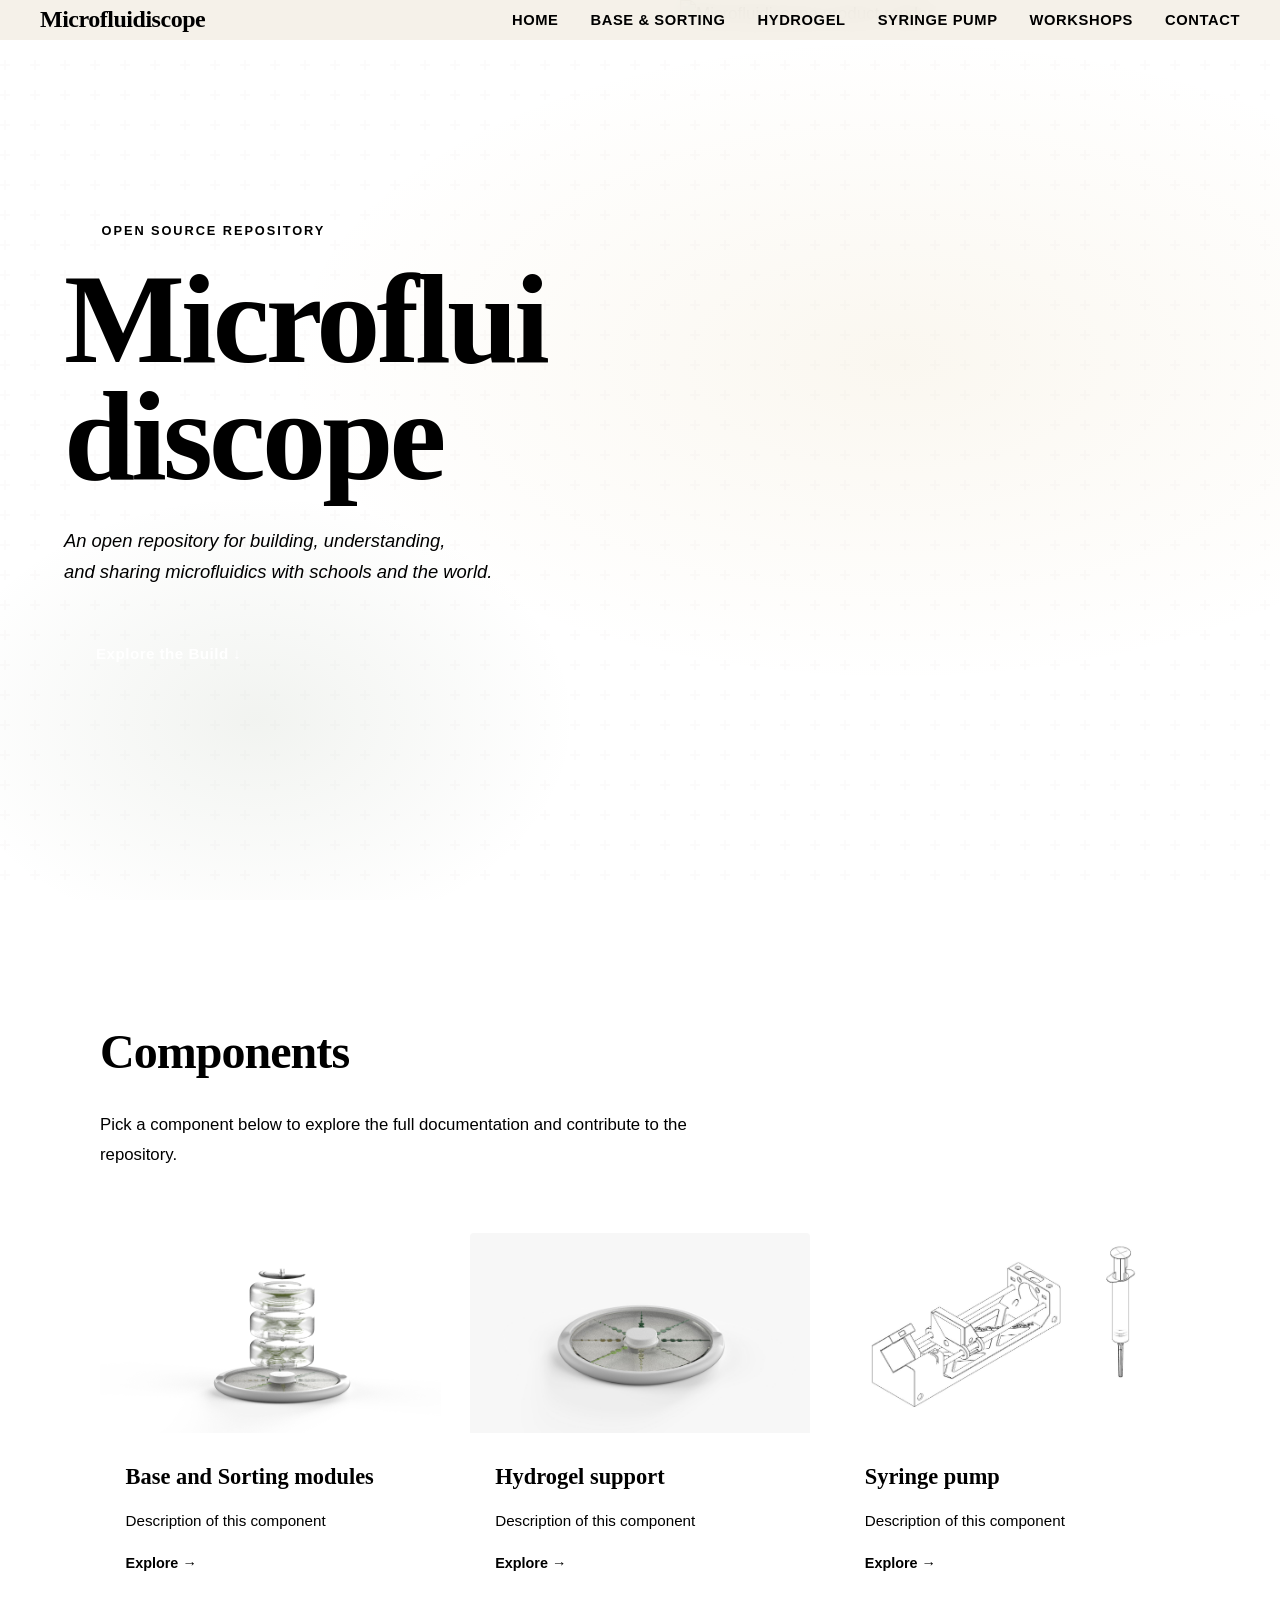
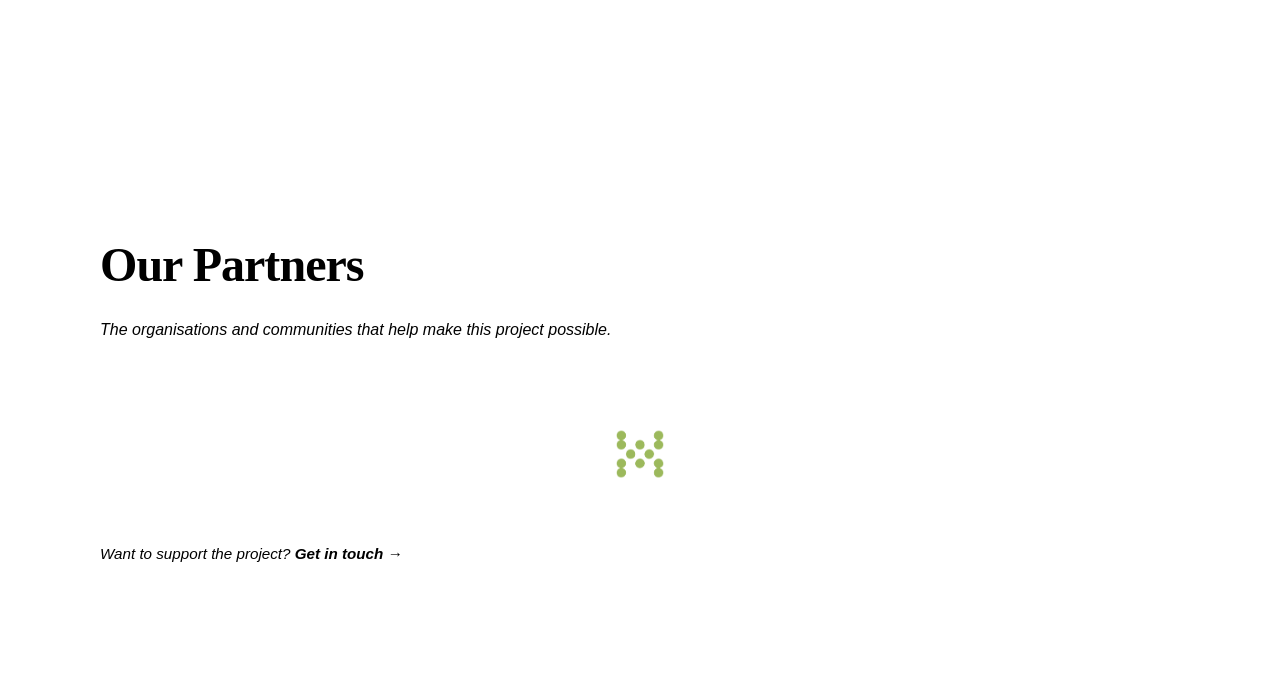
==== commit 726b3da3: "Update index.html" ====
--- a/index.html
+++ b/index.html
@@ -49,7 +49,7 @@
     <div class="container">
       <div class="about-intro">
         <h2>Components</h2>
-        <p>Pick a component below to explore the full build documentation and contribute to the repository.</p>
+        <p>Pick a component below to explore the full documentation and contribute to the repository.</p>
       </div>
 
       <div class="components-grid">
@@ -57,7 +57,7 @@
         <a href="pages/component-a.html" class="component-card">
           <div class="card-image">
             <!-- Replace YOUR_IMAGE.png with your actual filename -->
-            <img src="images/YOUR_IMAGE.png" alt="Base and Sorting modules" />
+            <img src="images/base_sorting.png" alt="Base and Sorting modules" />
           </div>
           <div class="card-body">
             <h3>Base and Sorting modules</h3>
@@ -69,7 +69,7 @@
         <a href="pages/component-b.html" class="component-card">
           <div class="card-image">
             <!-- Replace YOUR_IMAGE.png with your actual filename -->
-            <img src="images/YOUR_IMAGE.png" alt="Hydrogel support" />
+            <img src="images/hydrogel.png" alt="Hydrogel support" />
           </div>
           <div class="card-body">
             <h3>Hydrogel support</h3>
@@ -81,7 +81,7 @@
         <a href="pages/component-c.html" class="component-card">
           <div class="card-image">
             <!-- Replace YOUR_IMAGE.png with your actual filename -->
-            <img src="images/YOUR_IMAGE.png" alt="Syringe pump" />
+            <img src="images/syringe_pump.png" alt="Syringe pump" />
           </div>
           <div class="card-body">
             <h3>Syringe pump</h3>
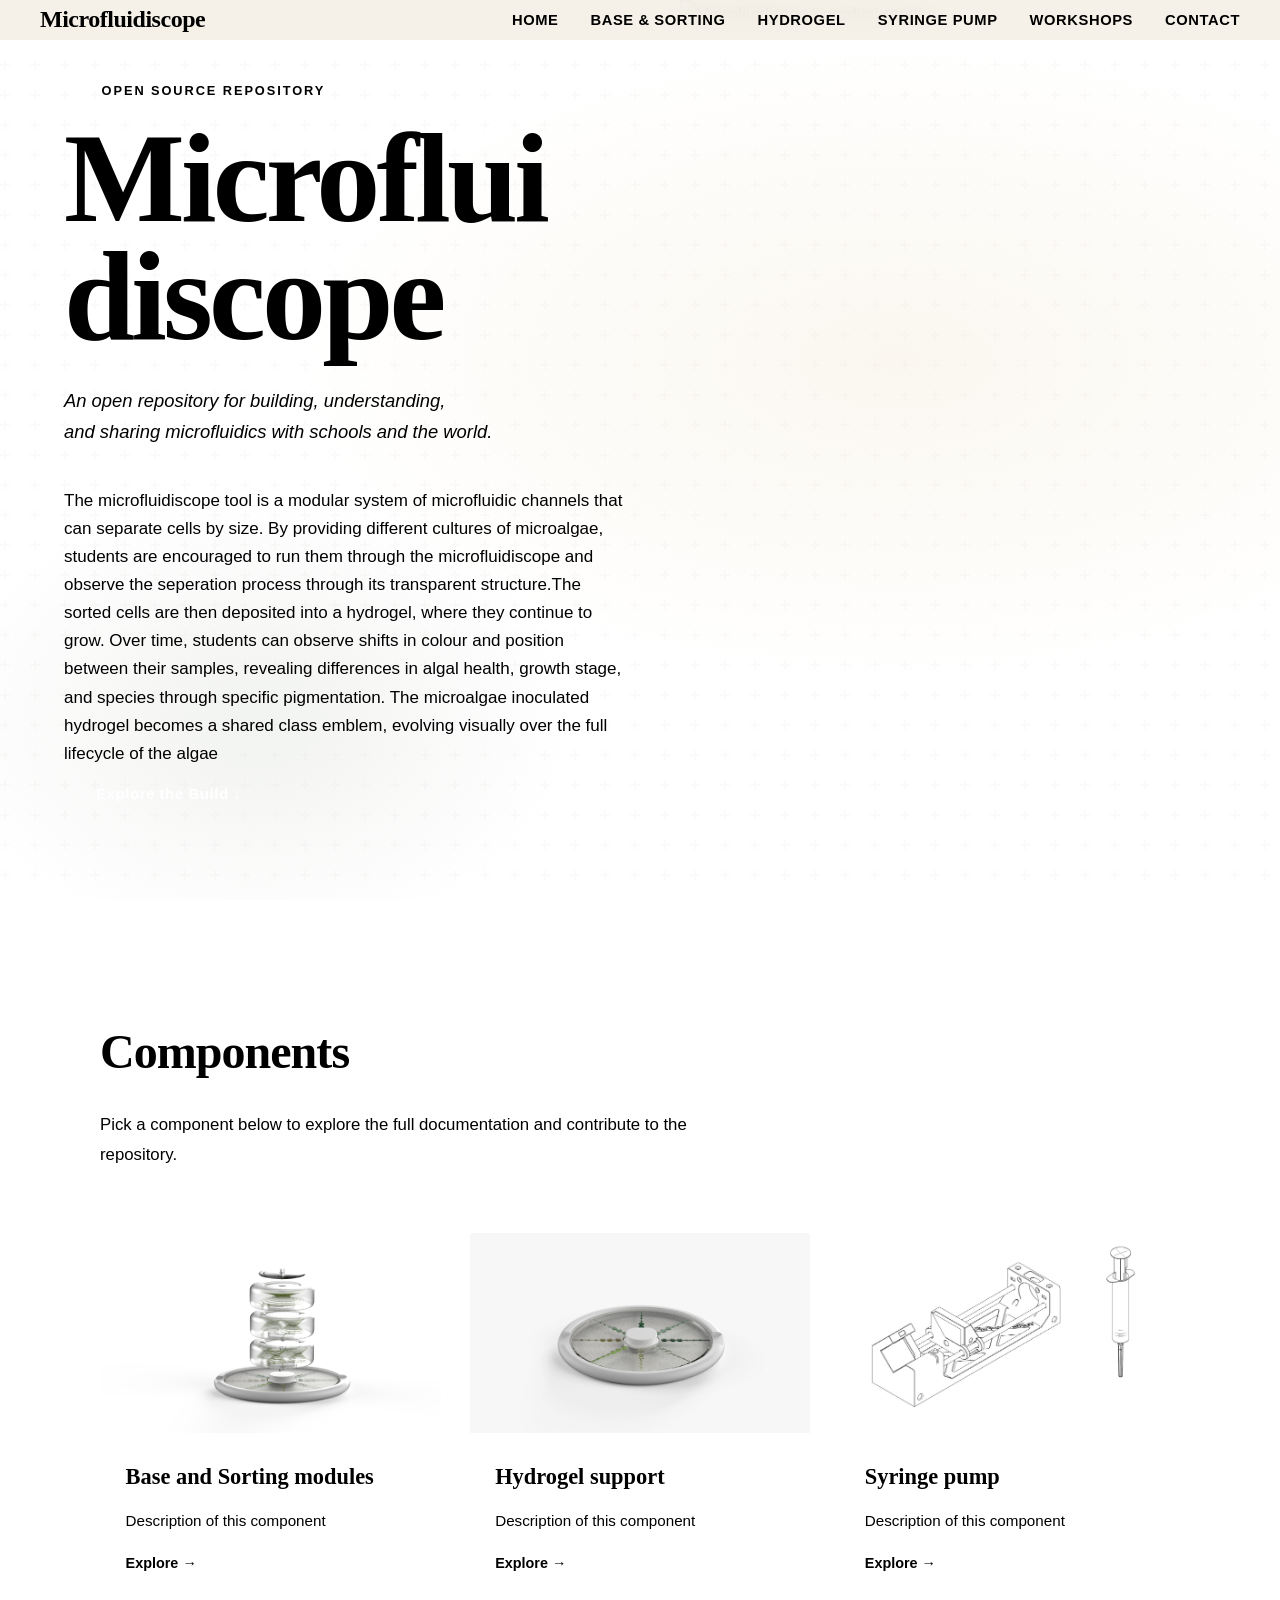
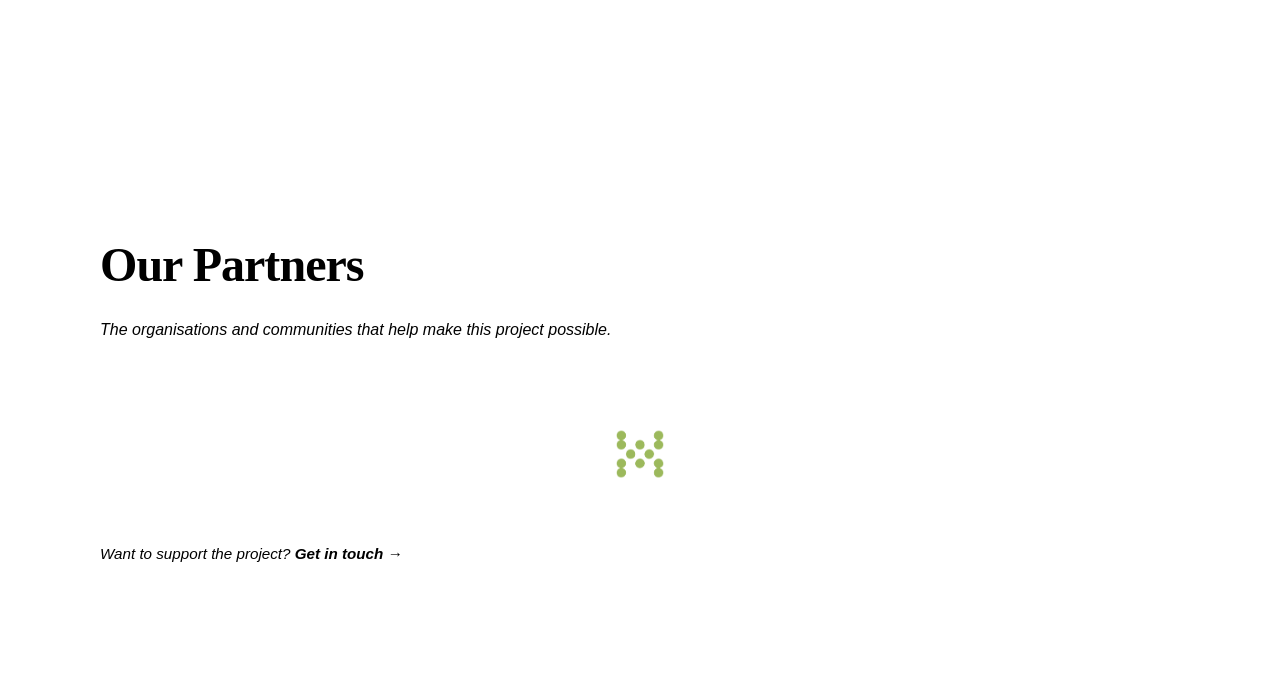
==== commit 0ac18901: "Update index.html" ====
--- a/index.html
+++ b/index.html
@@ -35,6 +35,23 @@
       <p class="hero-eyebrow">Open Source Repository</p>
       <h1 class="hero-title">Microflui<br>discope</h1>
       <p class="hero-sub">An open repository for building, understanding,<br>and sharing microfluidics with schools and the world.</p>
+<p> The microfluidiscope tool is a modular system
+of microfluidic channels that can separate cells
+by size.
+By providing different cultures of microalgae,
+students are encouraged to run them
+through the microfluidiscope and observe
+the seperation process through its transparent
+structure.The sorted cells are then deposited
+into a hydrogel, where they continue to grow.
+Over time, students can observe shifts in colour
+and position between their samples, revealing
+differences in algal health, growth stage, and
+species through specific pigmentation.
+The microalgae inoculated hydrogel becomes
+a shared class emblem, evolving visually over
+the full lifecycle of the algae </p>
+      
       <a href="#about" class="hero-cta">Explore the Build ↓</a>
     </div>
 
--- a/css/style.css
+++ b/css/style.css
@@ -905,3 +905,182 @@
     min-height: 300px;
   }
 }
+
+/* ===========================
+   COMPONENT PAGE ADDITIONS
+   Paste at bottom of style.css
+   =========================== */
+
+/* --- Full-width hero image at top of component pages --- */
+.component-hero-img {
+  width: 100%;
+  max-height: 520px;
+  overflow: hidden;
+  background: var(--parchment);
+}
+.component-hero-img img {
+  width: 100%;
+  height: 100%;
+  max-height: 520px;
+  object-fit: cover;
+  object-position: center;
+  display: block;
+}
+
+/* --- Component page content layout --- */
+.comp-layout {
+  max-width: 760px;
+  padding-top: 3.5rem;
+  padding-bottom: 5rem;
+}
+
+.comp-section h1 {
+  font-family: var(--font-display);
+  font-size: clamp(2rem, 4vw, 3rem);
+  font-weight: 900;
+  letter-spacing: -0.02em;
+  color: var(--ink);
+  margin-bottom: 1rem;
+}
+.comp-section h2 {
+  font-family: var(--font-display);
+  font-size: 1.5rem;
+  font-weight: 700;
+  color: var(--ink);
+  margin-bottom: 1.2rem;
+}
+.comp-section p {
+  font-size: 1.05rem;
+  color: var(--ink-soft);
+  line-height: 1.8;
+  font-weight: 300;
+}
+
+/* --- Bill of Materials list --- */
+.bom-list {
+  list-style: none;
+  padding: 0;
+  margin: 0;
+  border: 1px solid var(--border);
+  border-radius: 4px;
+  overflow: hidden;
+}
+.bom-list li {
+  display: flex;
+  justify-content: space-between;
+  align-items: baseline;
+  gap: 1rem;
+  padding: 0.85rem 1.2rem;
+  border-bottom: 1px solid var(--border);
+  background: var(--warm-white);
+  font-size: 0.95rem;
+}
+.bom-list li:last-child { border-bottom: none; }
+.bom-list li:nth-child(even) { background: var(--cream); }
+.bom-item {
+  font-weight: 600;
+  color: var(--ink);
+  white-space: nowrap;
+}
+.bom-detail {
+  color: var(--ink-soft);
+  font-weight: 300;
+  font-style: italic;
+  text-align: right;
+  font-size: 0.9rem;
+}
+
+/* --- Build steps --- */
+.build-steps {
+  list-style: none;
+  counter-reset: build;
+  padding: 0;
+  margin: 0;
+  display: flex;
+  flex-direction: column;
+  gap: 1.2rem;
+}
+.build-steps li {
+  counter-increment: build;
+  display: flex;
+  gap: 1.2rem;
+  align-items: flex-start;
+  background: var(--cream);
+  border: 1px solid var(--border);
+  border-radius: 4px;
+  padding: 1.2rem 1.4rem;
+  font-size: 0.98rem;
+  color: var(--ink-soft);
+  line-height: 1.7;
+  font-weight: 300;
+  position: relative;
+}
+.build-steps li::before {
+  content: counter(build);
+  min-width: 28px;
+  height: 28px;
+  background: var(--rust);
+  color: #fff;
+  font-size: 0.8rem;
+  font-weight: 700;
+  border-radius: 50%;
+  display: flex;
+  align-items: center;
+  justify-content: center;
+  flex-shrink: 0;
+  margin-top: 1px;
+}
+.build-steps li strong {
+  color: var(--ink);
+  font-weight: 600;
+  display: block;
+  margin-bottom: 0.3rem;
+}
+.build-steps li a {
+  color: var(--rust);
+  font-weight: 600;
+  text-decoration: underline;
+  text-decoration-color: rgba(196, 98, 45, 0.35);
+  transition: text-decoration-color 0.2s;
+}
+.build-steps li a:hover {
+  text-decoration-color: var(--rust);
+}
+
+/* --- Minimal footer --- */
+.footer--minimal {
+  padding: 1.6rem 0;
+  background: var(--ink);
+}
+.footer-minimal-inner {
+  display: flex;
+  align-items: center;
+  justify-content: space-between;
+  gap: 1rem;
+}
+.footer-minimal-inner strong {
+  font-family: var(--font-display);
+  font-size: 1.1rem;
+  color: var(--cream);
+  font-weight: 900;
+}
+.footer-contact-btn {
+  font-size: 0.88rem;
+  font-weight: 600;
+  color: var(--cream);
+  border: 1.5px solid rgba(245,240,232,0.35);
+  padding: 0.45rem 1.1rem;
+  border-radius: 2px;
+  transition: background 0.2s, border-color 0.2s;
+  white-space: nowrap;
+}
+.footer-contact-btn:hover {
+  background: rgba(245,240,232,0.1);
+  border-color: var(--cream);
+}
+
+@media (max-width: 640px) {
+  .bom-list li { flex-direction: column; gap: 0.2rem; }
+  .bom-detail { text-align: left; }
+  .component-hero-img { max-height: 260px; }
+}
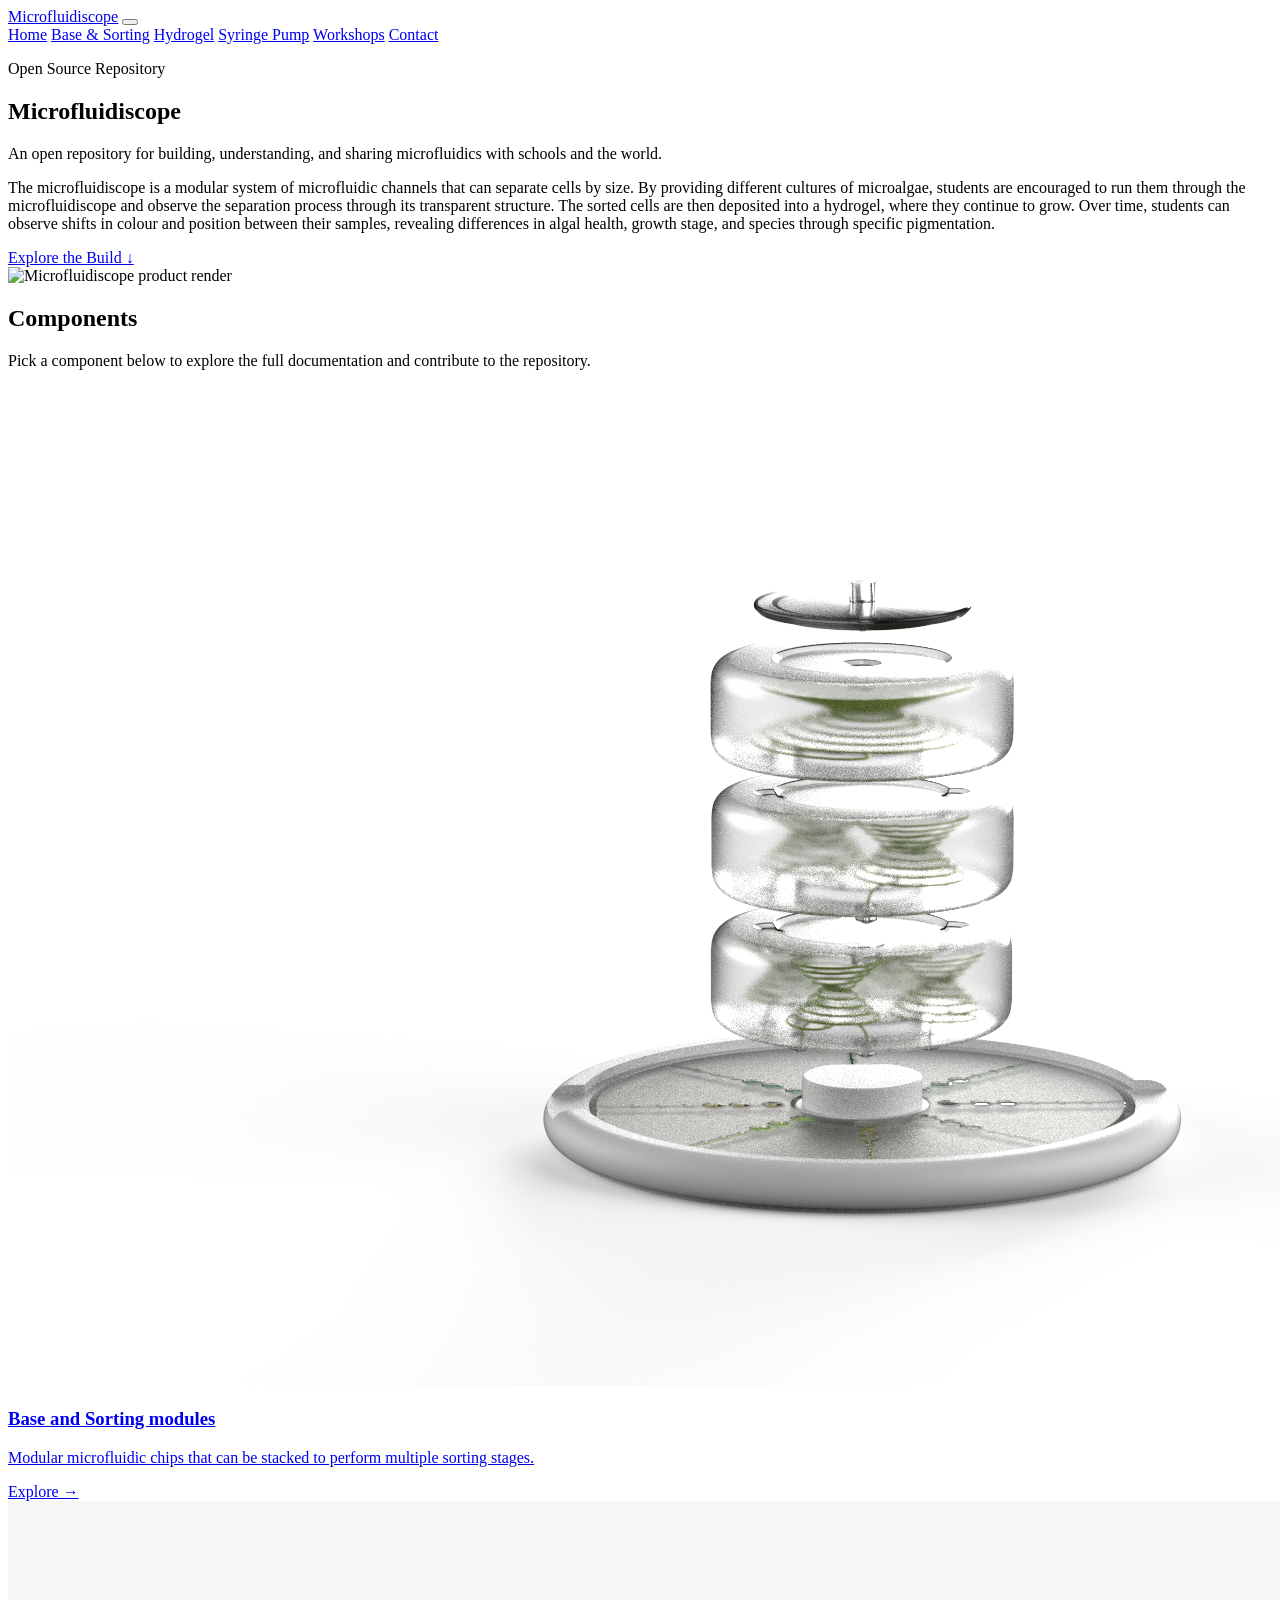
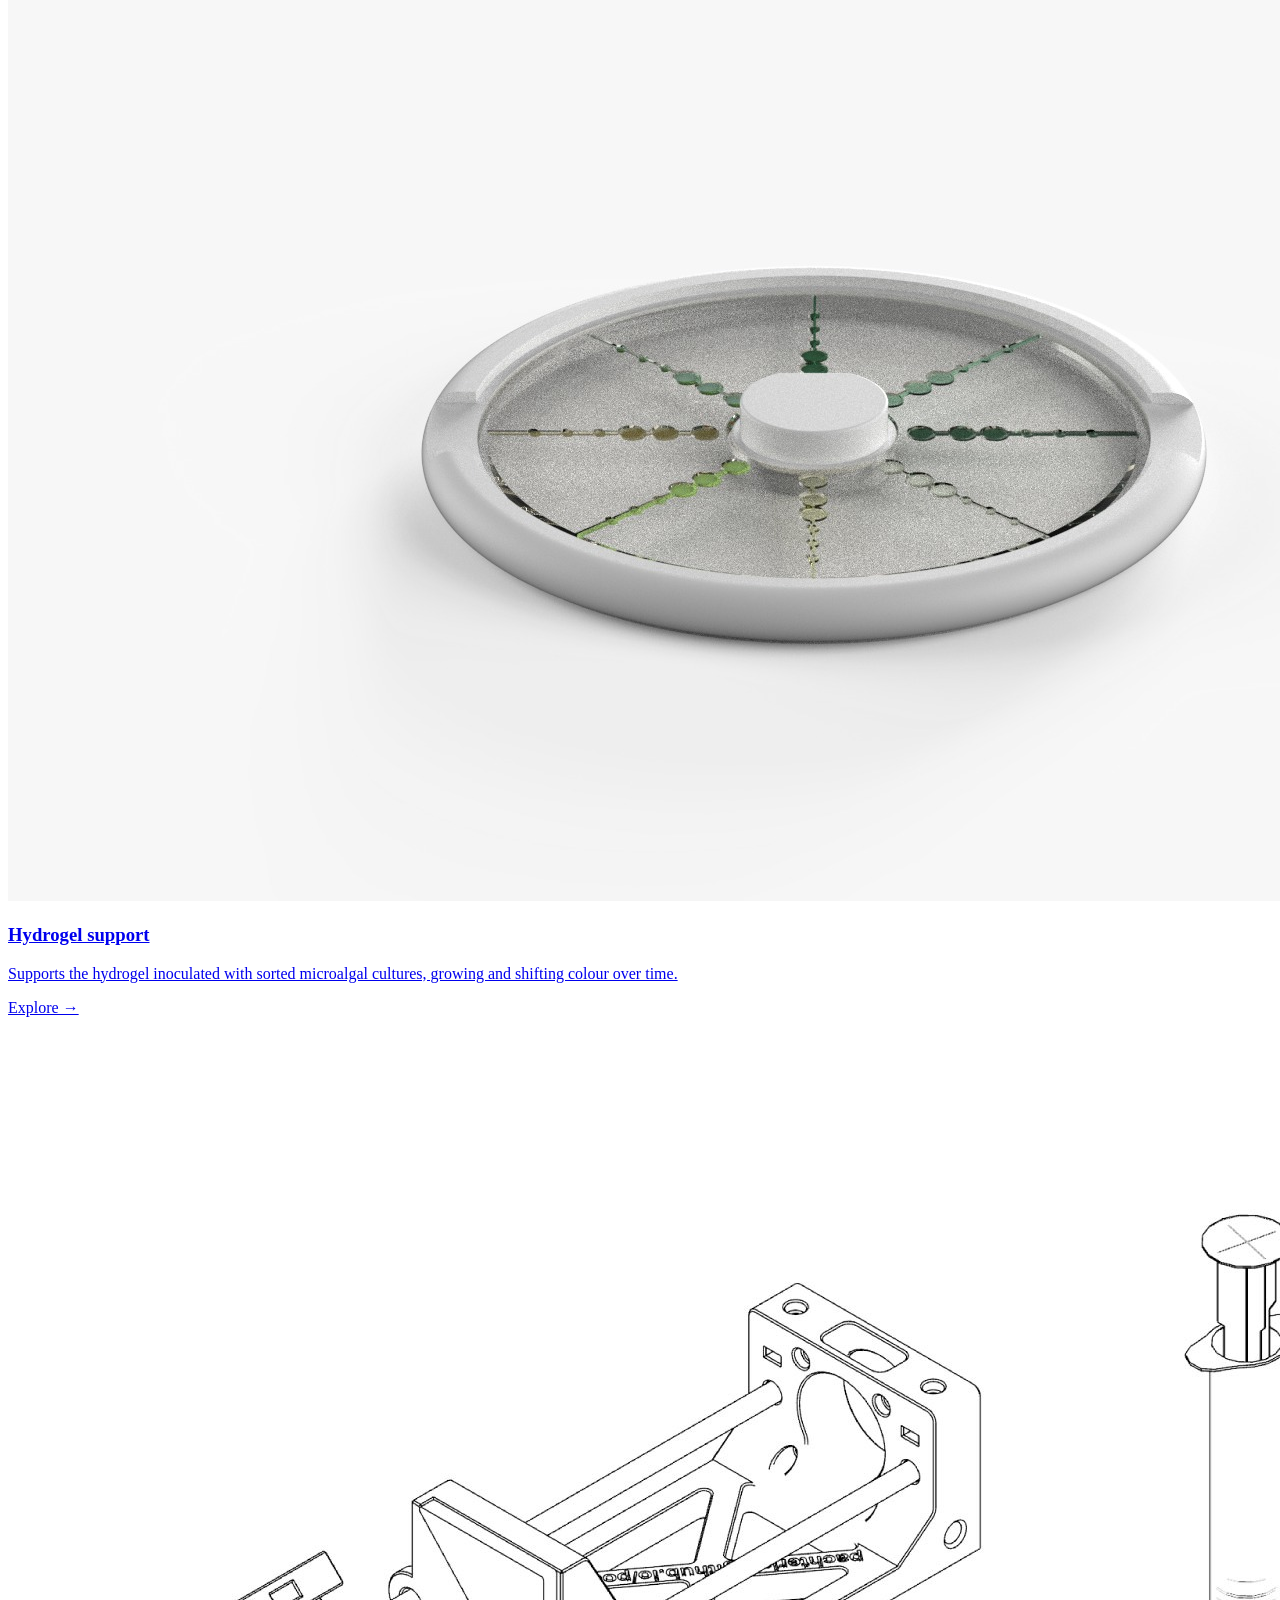
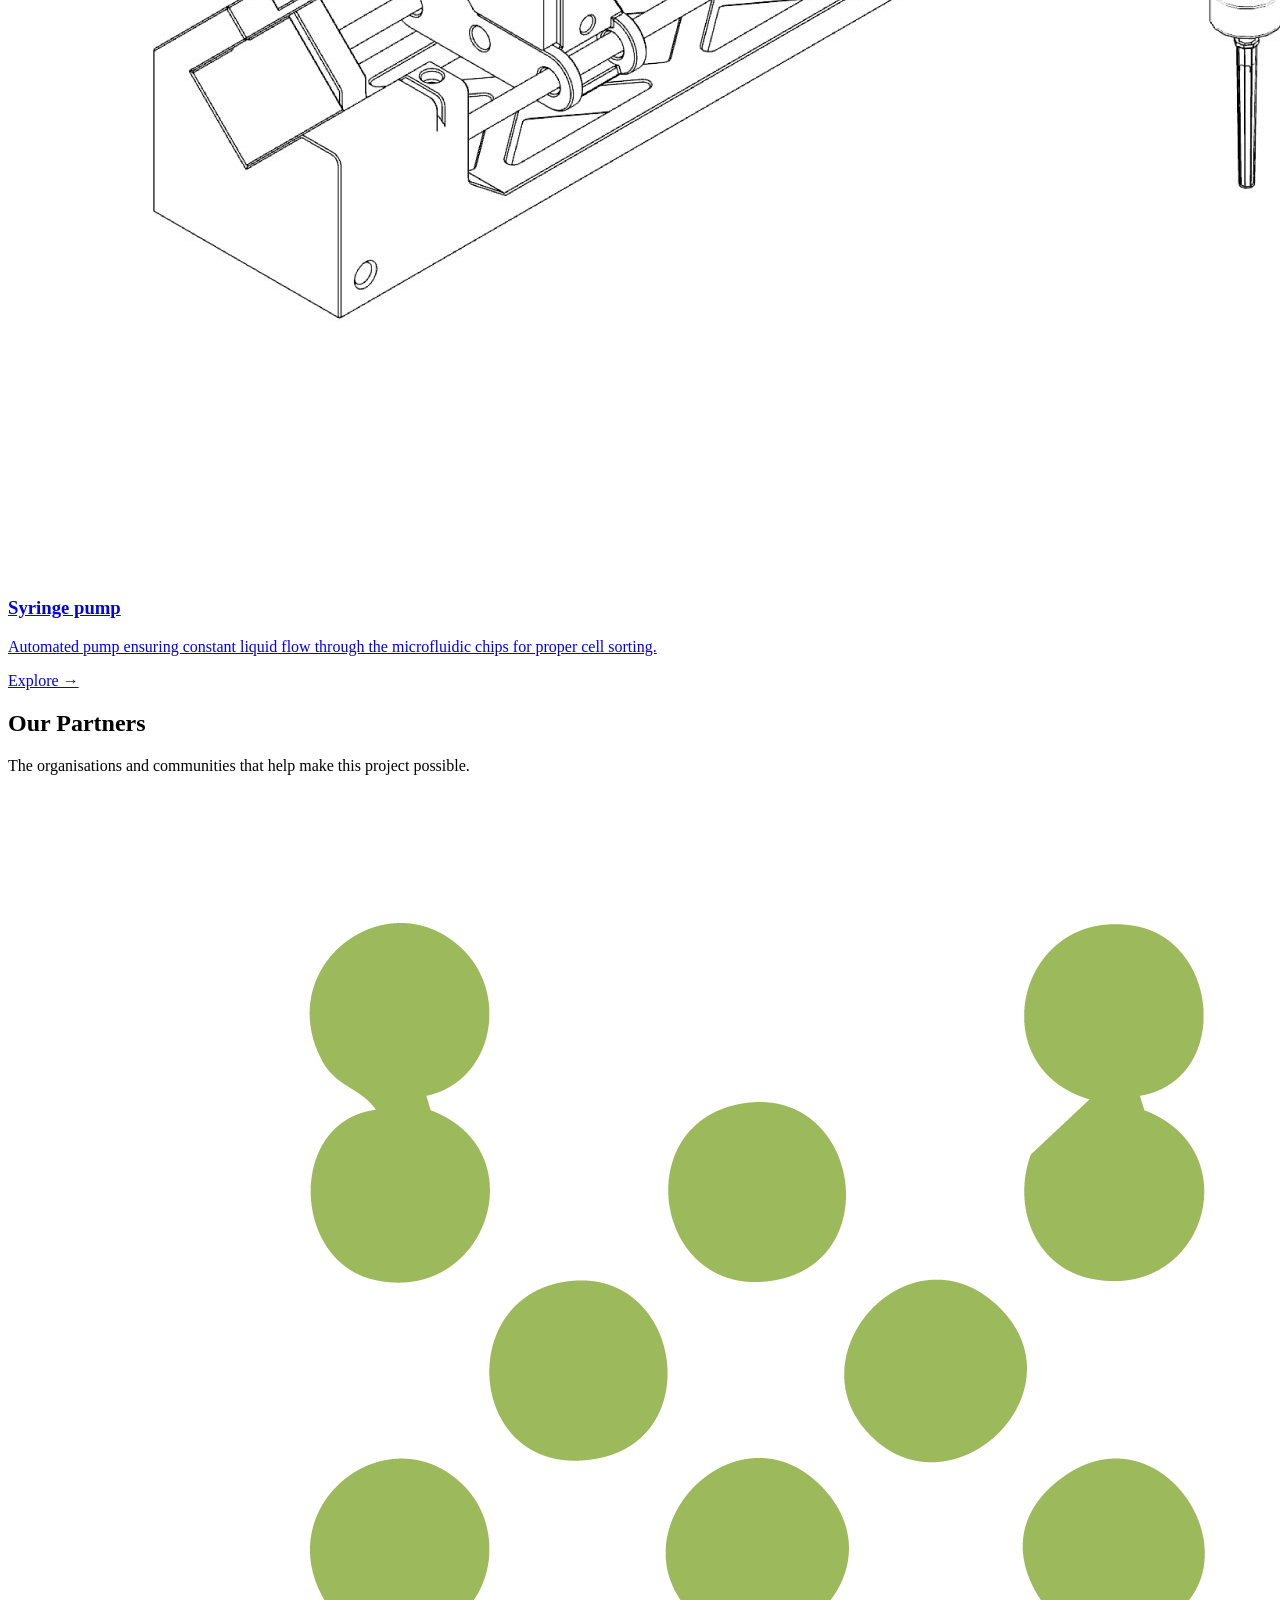
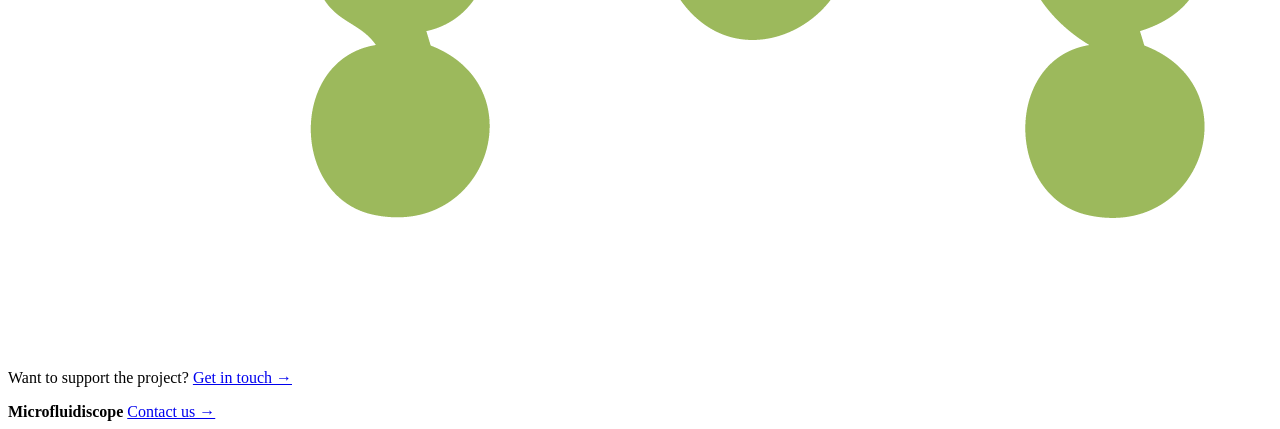
==== commit 20754a50: "Update index.html" ====
--- a/index.html
+++ b/index.html
@@ -5,8 +5,6 @@
   <meta name="viewport" content="width=device-width, initial-scale=1.0" />
   <title>Microfluidiscope</title>
   <link rel="stylesheet" href="css/style.css" />
-  <link rel="preconnect" href="https://fonts.googleapis.com">
-  <link href="https://fonts.googleapis.com/css2?family=Playfair+Display:wght@700;900&family=Source+Serif+4:ital,wght@0,300;0,400;0,600;1,300&display=swap" rel="stylesheet">
 </head>
 <body>
 
@@ -18,7 +16,7 @@
     </button>
     <nav class="nav-links" id="navLinks">
       <a href="index.html" class="active">Home</a>
-      <a href="pages/component-a.html">Base & Sorting</a>
+      <a href="pages/component-a.html">Base &amp; Sorting</a>
       <a href="pages/component-b.html">Hydrogel</a>
       <a href="pages/component-c.html">Syringe Pump</a>
       <a href="pages/workshops.html">Workshops</a>
@@ -26,42 +24,24 @@
     </nav>
   </header>
 
-  <!-- HERO: split layout -->
+  <!-- HERO -->
   <section class="hero hero--split" id="hero">
-    <div class="hero-bg"><div class="hero-texture"></div></div>
 
-    <!-- LEFT: text -->
     <div class="hero-content">
       <p class="hero-eyebrow">Open Source Repository</p>
-      <h1 class="hero-title">Microflui<br>discope</h1>
-      <p class="hero-sub">An open repository for building, understanding,<br>and sharing microfluidics with schools and the world.</p>
-<p> The microfluidiscope tool is a modular system
-of microfluidic channels that can separate cells
-by size.
-By providing different cultures of microalgae,
-students are encouraged to run them
-through the microfluidiscope and observe
-the seperation process through its transparent
-structure.The sorted cells are then deposited
-into a hydrogel, where they continue to grow.
-Over time, students can observe shifts in colour
-and position between their samples, revealing
-differences in algal health, growth stage, and
-species through specific pigmentation.
-The microalgae inoculated hydrogel becomes
-a shared class emblem, evolving visually over
-the full lifecycle of the algae </p>
-      
-      <a href="#about" class="hero-cta">Explore the Build ↓</a>
+      <h1 class="hero-title">Microfluidiscope</h1>
+      <p class="hero-sub">An open repository for building, understanding, and sharing microfluidics with schools and the world.</p>
+      <p class="hero-body-text">The microfluidiscope is a modular system of microfluidic channels that can separate cells by size. By providing different cultures of microalgae, students are encouraged to run them through the microfluidiscope and observe the separation process through its transparent structure. The sorted cells are then deposited into a hydrogel, where they continue to grow. Over time, students can observe shifts in colour and position between their samples, revealing differences in algal health, growth stage, and species through specific pigmentation.</p>
+      <a href="#about" class="hero-cta">Explore the Build &#x2193;</a>
     </div>
 
-    <!-- RIGHT: product image -->
     <div class="hero-image-split">
       <img src="images/main_render.png" alt="Microfluidiscope product render" />
     </div>
+
   </section>
 
-  <!-- ABOUT / COMPONENTS -->
+  <!-- COMPONENTS -->
   <section class="about" id="about">
     <div class="container">
       <div class="about-intro">
@@ -73,37 +53,34 @@
 
         <a href="pages/component-a.html" class="component-card">
           <div class="card-image">
-            <!-- Replace YOUR_IMAGE.png with your actual filename -->
             <img src="images/base_sorting.png" alt="Base and Sorting modules" />
           </div>
           <div class="card-body">
             <h3>Base and Sorting modules</h3>
-            <p>Description of this component</p>
-            <span class="card-link">Explore →</span>
+            <p>Modular microfluidic chips that can be stacked to perform multiple sorting stages.</p>
+            <span class="card-link">Explore &rarr;</span>
           </div>
         </a>
 
         <a href="pages/component-b.html" class="component-card">
           <div class="card-image">
-            <!-- Replace YOUR_IMAGE.png with your actual filename -->
             <img src="images/hydrogel.png" alt="Hydrogel support" />
           </div>
           <div class="card-body">
             <h3>Hydrogel support</h3>
-            <p>Description of this component</p>
-            <span class="card-link">Explore →</span>
+            <p>Supports the hydrogel inoculated with sorted microalgal cultures, growing and shifting colour over time.</p>
+            <span class="card-link">Explore &rarr;</span>
           </div>
         </a>
 
         <a href="pages/component-c.html" class="component-card">
           <div class="card-image">
-            <!-- Replace YOUR_IMAGE.png with your actual filename -->
             <img src="images/syringe_pump.png" alt="Syringe pump" />
           </div>
           <div class="card-body">
             <h3>Syringe pump</h3>
-            <p>Description of this component</p>
-            <span class="card-link">Explore →</span>
+            <p>Automated pump ensuring constant liquid flow through the microfluidic chips for proper cell sorting.</p>
+            <span class="card-link">Explore &rarr;</span>
           </div>
         </a>
 
@@ -119,14 +96,22 @@
 
       <div class="partners-grid partners-grid--single">
         <div class="partner-logo">
-          <!-- Replace YOUR_LOGO.png with your actual filename -->
           <img src="images/MABD_logo.png" alt="MA Biodesign, Central Saint Martins" />
         </div>
       </div>
 
-      <p class="partners-note">Want to support the project? <a href="pages/contact.html">Get in touch →</a></p>
+      <p class="partners-note">Want to support the project? <a href="pages/contact.html">Get in touch &rarr;</a></p>
     </div>
   </section>
 
+  <!-- FOOTER -->
+  <footer class="footer footer--minimal">
+    <div class="container footer-minimal-inner">
+      <strong>Microfluidiscope</strong>
+      <a href="pages/contact.html" class="footer-contact-btn">Contact us &rarr;</a>
+    </div>
+  </footer>
+
+  <script src="js/main.js"></script>
 </body>
 </html>
--- a/css/style.css
+++ b/css/style.css
@@ -1,1086 +1,97 @@
-:root {
-  --white: #ffffff;
-  --black: #111111;
-  --gray-light: #f5f5f5;
-  --gray-mid: #aaaaaa;
-  --gray-text: #555555;
-  --sidebar-width: 220px;
-  --font-display: 'EB Garamond', Georgia, serif;
-  --font-body: 'DM Sans', sans-serif;
-  --transition: 0.25s ease;
-}
+<!DOCTYPE html>
+<html lang="en">
+<head>
+  <meta charset="UTF-8" />
+  <meta name="viewport" content="width=device-width, initial-scale=1.0" />
+  <title>Contact &#8212; Microfluidiscope</title>
+  <link rel="stylesheet" href="../css/style.css" />
+</head>
+<body>
 
-*, *::before, *::after { box-sizing: border-box; margin: 0; padding: 0; }
+  <header class="nav" id="nav">
+    <a href="../index.html" class="nav-logo">Microfluidiscope</a>
+    <button class="nav-toggle" id="navToggle" aria-label="Toggle menu">
+      <span></span><span></span><span></span>
+    </button>
+    <nav class="nav-links" id="navLinks">
+      <a href="../index.html">Home</a>
+      <a href="component-a.html">Base &amp; Sorting</a>
+      <a href="component-b.html">Hydrogel</a>
+      <a href="component-c.html">Syringe Pump</a>
+      <a href="workshops.html">Workshops</a>
+      <a href="contact.html" class="active">Contact</a>
+    </nav>
+  </header>
 
-html { scroll-behavior: smooth; }
+  <section class="page-hero">
+    <div class="container">
+      <p class="eyebrow">Get in Touch</p>
+      <h1>Contact</h1>
+      <p>Questions about the kit, workshop enquiries, or partnerships &#8212; we&#8217;d love to hear from you.</p>
+    </div>
+  </section>
 
-body {
-  font-family: var(--font-body);
-  background: var(--white);
-  color: var(--ink);
-  line-height: 1.65;
-  font-size: 17px;
-  -webkit-font-smoothing: antialiased;
-}
+  <section class="page-content">
+    <div class="container">
 
-img { max-width: 100%; display: block; }
-a { color: inherit; text-decoration: none; }
+      <div class="contact-grid">
 
-/* ---- NAV ---- */
-.nav {
-  position: fixed;
-  top: 0; left: 0; right: 0;
-  height: var(--nav-h);
-  display: flex;
-  align-items: center;
-  justify-content: space-between;
-  padding: 0 2.5rem;
-  background: rgba(245, 240, 232, 0.92);
-  backdrop-filter: blur(12px);
-  border-bottom: 1px solid var(--border);
-  z-index: 100;
-  transition: box-shadow 0.3s;
-}
-.nav.scrolled { box-shadow: var(--shadow); }
+        <!-- FORM -->
+        <div>
+          <h2 class="reveal" style="font-size: 0.8rem; font-weight: 700; letter-spacing: 0.1em; text-transform: uppercase; margin-bottom: 1.5rem;">Send us a message</h2>
+          <!--
+            Wire up the form by replacing action="#" with your Formspree URL:
+            action="https://formspree.io/f/YOUR_FORM_ID"
+          -->
+          <form id="contactForm" class="contact-form reveal" action="#" method="POST">
+            <label for="name">Your name</label>
+            <input type="text" id="name" name="name" placeholder="Jane Smith" required />
 
-.nav-logo {
-  font-family: var(--font-display);
-  font-weight: 900;
-  font-size: 1.5rem;
-  color: var(--ink);
-  letter-spacing: -0.02em;
-}
+            <label for="email">Email address</label>
+            <input type="email" id="email" name="email" placeholder="jane@example.com" required />
 
-.nav-links {
-  display: flex;
-  gap: 2rem;
-  align-items: center;
-}
-.nav-links a {
-  font-size: 0.92rem;
-  font-weight: 600;
-  letter-spacing: 0.04em;
-  text-transform: uppercase;
-  color: var(--ink-soft);
-  transition: color 0.2s;
-  position: relative;
-}
-.nav-links a::after {
-  content: '';
-  position: absolute;
-  bottom: -3px; left: 0; right: 0;
-  height: 2px;
-  background: var(--rust);
-  transform: scaleX(0);
-  transition: transform 0.25s;
-  transform-origin: left;
-}
-.nav-links a:hover,
-.nav-links a.active { color: var(--rust); }
-.nav-links a:hover::after,
-.nav-links a.active::after { transform: scaleX(1); }
+            <label for="subject">Subject</label>
+            <input type="text" id="subject" name="subject" placeholder="Workshop enquiry, partnership, general..." />
 
-.nav-toggle {
-  display: none;
-  flex-direction: column;
-  gap: 5px;
-  background: none;
-  border: none;
-  cursor: pointer;
-  padding: 4px;
-}
-.nav-toggle span {
-  display: block;
-  width: 24px;
-  height: 2px;
-  background: var(--ink);
-  transition: all 0.3s;
-}
+            <label for="message">Message</label>
+            <textarea id="message" name="message" placeholder="Tell us what's on your mind..." required></textarea>
 
-/* ---- HERO ---- */
-.hero {
-  min-height: 100vh;
-  display: grid;
-  grid-template-rows: 1fr;
-  padding-top: var(--nav-h);
-  position: relative;
-  overflow: hidden;
-  background: var(--cream);
-}
+            <button type="submit">Send message &rarr;</button>
+          </form>
+        </div>
 
-.hero-bg {
-  position: absolute;
-  inset: 0;
-  background:
-    radial-gradient(ellipse 80% 60% at 70% 40%, rgba(196, 154, 60, 0.08) 0%, transparent 60%),
-    radial-gradient(ellipse 50% 50% at 20% 80%, rgba(122, 140, 110, 0.1) 0%, transparent 50%);
-}
+        <!-- TEAM -->
+        <div>
+          <h2 class="reveal" style="font-size: 0.8rem; font-weight: 700; letter-spacing: 0.1em; text-transform: uppercase; margin-bottom: 1.5rem;">The team</h2>
+          <div class="team-cards reveal">
+            <div class="team-card"><div class="team-info"><strong>Matt Berkshire</strong></div></div>
+            <div class="team-card"><div class="team-info"><strong>Sara Gaviria Escobar</strong></div></div>
+            <div class="team-card"><div class="team-info"><strong>Ruben Janssen</strong></div></div>
+            <div class="team-card"><div class="team-info"><strong>Luiggi Marrese</strong></div></div>
+            <div class="team-card"><div class="team-info"><strong>Justine de Riedmatten</strong></div></div>
+            <div class="team-card"><div class="team-info"><strong>Mirka Salvad&#243; de Riba</strong></div></div>
+          </div>
 
-.hero-texture {
-  position: absolute;
-  inset: 0;
-  background-image: url("data:image/svg+xml,%3Csvg width='60' height='60' viewBox='0 0 60 60' xmlns='http://www.w3.org/2000/svg'%3E%3Cg fill='none' fill-rule='evenodd'%3E%3Cg fill='%236B4E35' fill-opacity='0.03'%3E%3Cpath d='M36 34v-4h-2v4h-4v2h4v4h2v-4h4v-2h-4zm0-30V0h-2v4h-4v2h4v4h2V6h4V4h-4zM6 34v-4H4v4H0v2h4v4h2v-4h4v-2H6zM6 4V0H4v4H0v2h4v4h2V6h4V4H6z'/%3E%3C/g%3E%3C/g%3E%3C/svg%3E");
-  opacity: 0.6;
-}
+          <div class="reveal" style="margin-top: 1.5rem; padding: 1.2rem; background: var(--off-white); border: 1px solid var(--border);">
+            <p style="font-size: 0.85rem; color: var(--mid-gray); margin-bottom: 0.8rem;">Open issues, PRs, and discussions are welcome on GitHub.</p>
+            <a href="https://github.com/sarolacacerola/microfluidiscope" target="_blank" rel="noopener" class="github-link">
+              <svg width="16" height="16" viewBox="0 0 24 24" fill="currentColor"><path d="M12 0C5.37 0 0 5.37 0 12c0 5.3 3.438 9.8 8.205 11.385.6.113.82-.258.82-.577v-2.234c-3.338.726-4.033-1.416-4.033-1.416-.546-1.387-1.333-1.756-1.333-1.756-1.089-.745.083-.729.083-.729 1.205.084 1.839 1.237 1.839 1.237 1.07 1.834 2.807 1.304 3.492.997.107-.775.418-1.305.762-1.604-2.665-.305-5.467-1.334-5.467-5.931 0-1.311.469-2.381 1.236-3.221-.124-.303-.535-1.524.117-3.176 0 0 1.008-.322 3.301 1.23A11.509 11.509 0 0112 5.803c1.02.005 2.047.138 3.006.404 2.291-1.552 3.297-1.23 3.297-1.23.653 1.653.242 2.874.118 3.176.77.84 1.235 1.911 1.235 3.221 0 4.609-2.807 5.624-5.479 5.921.43.372.823 1.102.823 2.222v3.293c0 .319.192.694.801.576C20.566 21.797 24 17.3 24 12c0-6.63-5.37-12-12-12z"/></svg>
+              GitHub Repository
+            </a>
+          </div>
+        </div>
 
-.hero-content {
-  position: relative;
-  z-index: 2;
-  display: flex;
-  flex-direction: column;
-  justify-content: center;
-  align-items: flex-start;
-  padding: 5rem 2.5rem 3rem;
-  max-width: 680px;
-  animation: fadeUp 0.9s ease both;
-}
+      </div>
+    </div>
+  </section>
 
-.hero-eyebrow {
-  font-size: 0.8rem;
-  font-weight: 600;
-  letter-spacing: 0.15em;
-  text-transform: uppercase;
-  color: var(--rust);
-  margin-bottom: 1.2rem;
-  display: flex;
-  align-items: center;
-  gap: 0.6rem;
-}
-.hero-eyebrow::before {
-  content: '';
-  display: inline-block;
-  width: 28px;
-  height: 2px;
-  background: var(--rust);
-}
+  <footer class="footer footer--minimal">
+    <div class="container footer-minimal-inner">
+      <strong>Microfluidiscope</strong>
+      <a href="contact.html" class="footer-contact-btn">Contact us &rarr;</a>
+    </div>
+  </footer>
 
-.hero-title {
-  font-family: var(--font-display);
-  font-size: clamp(4rem, 10vw, 8rem);
-  font-weight: 600;
-  line-height: 0.92;
-  letter-spacing: -0.03em;
-  color: var(--ink);
-  margin-bottom: 1.8rem;
-}
-
-.hero-sub {
-  font-size: 1.15rem;
-  color: var(--ink-soft);
-  line-height: 1.7;
-  margin-bottom: 2.5rem;
-  font-weight: 150;
-  font-style: italic;
-  max-width: 460px;
-}
-
-.hero-cta {
-  display: inline-block;
-  background: var(--rust);
-  color: #fff;
-  padding: 0.85rem 2rem;
-  font-family: var(--font-body);
-  font-weight: 600;
-  font-size: 0.95rem;
-  letter-spacing: 0.03em;
-  border-radius: 2px;
-  transition: background 0.25s, transform 0.2s;
-}
-.hero-cta:hover {
-  background: var(--brown);
-  transform: translateY(-2px);
-}
-
-.hero-image-placeholder {
-  position: relative;
-  z-index: 1;
-  width: 100%;
-  min-height: 420px;
-  background: var(--parchment);
-  border-top: 1px solid var(--border);
-  display: flex;
-  align-items: center;
-  justify-content: center;
-  overflow: hidden;
-}
-.placeholder-inner {
-  text-align: center;
-  color: var(--brown);
-  opacity: 0.5;
-}
-.placeholder-icon {
-  font-size: 3.5rem;
-  display: block;
-  margin-bottom: 1rem;
-}
-.placeholder-inner p {
-  font-size: 0.9rem;
-  line-height: 1.8;
-}
-.placeholder-inner code {
-  font-size: 0.75rem;
-  background: rgba(107,78,53,0.1);
-  padding: 2px 6px;
-  border-radius: 3px;
-}
-
-.scroll-hint {
-  position: absolute;
-  bottom: 2rem;
-  left: 50%;
-  transform: translateX(-50%);
-  font-size: 0.7rem;
-  letter-spacing: 0.2em;
-  text-transform: uppercase;
-  color: var(--brown);
-  opacity: 0.5;
-  animation: bounce 2.5s ease-in-out infinite;
-  z-index: 3;
-}
-.scroll-hint::after {
-  content: '';
-  display: block;
-  width: 1px;
-  height: 28px;
-  background: var(--brown);
-  margin: 6px auto 0;
-  opacity: 0.4;
-}
-
-/* ---- CONTAINER ---- */
-.container {
-  max-width: 1160px;
-  margin: 0 auto;
-  padding: 0 2.5rem;
-}
-
-/* ---- ABOUT / COMPONENTS ---- */
-.about {
-  padding: 7rem 0;
-  background: var(--warm-white);
-}
-
-.about-intro {
-  max-width: 640px;
-  margin-bottom: 4rem;
-}
-.about-intro h2 {
-  font-family: var(--font-display);
-  font-size: clamp(2rem, 4vw, 3rem);
-  font-weight: 700;
-  letter-spacing: -0.02em;
-  margin-bottom: 1.2rem;
-  color: var(--ink);
-}
-.about-intro p {
-  font-size: 1.05rem;
-  color: var(--ink-soft);
-  line-height: 1.75;
-  margin-bottom: 1.8rem;
-  font-weight: 300;
-}
-
-.github-link {
-  display: inline-flex;
-  align-items: center;
-  gap: 0.5rem;
-  border: 1.5px solid var(--ink);
-  color: var(--ink);
-  padding: 0.55rem 1.2rem;
-  font-size: 0.88rem;
-  font-weight: 600;
-  letter-spacing: 0.03em;
-  border-radius: 2px;
-  transition: background 0.2s, color 0.2s;
-}
-.github-link:hover {
-  background: var(--ink);
-  color: var(--cream);
-}
-
-.components-grid {
-  display: grid;
-  grid-template-columns: repeat(3, 1fr);
-  gap: 1.8rem;
-}
-
-.component-card {
-  background: var(--cream);
-  border: 1px solid var(--border);
-  border-radius: 4px;
-  overflow: hidden;
-  display: flex;
-  flex-direction: column;
-  transition: transform 0.3s, box-shadow 0.3s;
-}
-.component-card:hover {
-  transform: translateY(-6px);
-  box-shadow: var(--shadow-lg);
-}
-
-.card-image {
-  height: 200px;
-  display: flex;
-  align-items: center;
-  justify-content: center;
-  font-size: 4rem;
-  position: relative;
-  overflow: hidden;
-}
-.card-image--a { background: linear-gradient(135deg, #E8D5C0 0%, #D4B896 100%); color: var(--brown); }
-.card-image--b { background: linear-gradient(135deg, #C8D8C0 0%, #A8C0A0 100%); color: var(--sage); }
-.card-image--c { background: linear-gradient(135deg, #D0C8B8 0%, #B8AF9C 100%); color: var(--brown); }
-
-/* Replace .card-image with a real <img> by changing .card-image to include an <img> tag */
-
-.card-body {
-  padding: 1.6rem;
-  flex: 1;
-  display: flex;
-  flex-direction: column;
-}
-.card-tag {
-  font-size: 0.72rem;
-  font-weight: 700;
-  letter-spacing: 0.12em;
-  text-transform: uppercase;
-  color: var(--rust);
-  margin-bottom: 0.5rem;
-}
-.card-body h3 {
-  font-family: var(--font-display);
-  font-size: 1.4rem;
-  font-weight: 700;
-  margin-bottom: 0.75rem;
-  color: var(--ink);
-}
-.card-body p {
-  font-size: 0.95rem;
-  color: var(--ink-soft);
-  line-height: 1.65;
-  flex: 1;
-  font-weight: 300;
-}
-.card-link {
-  display: inline-block;
-  margin-top: 1.2rem;
-  font-size: 0.9rem;
-  font-weight: 600;
-  color: var(--rust);
-  transition: gap 0.2s;
-}
-.component-card:hover .card-link { letter-spacing: 0.02em; }
-
-/* ---- PARTNERS ---- */
-.partners {
-  padding: 7rem 0;
-  background: var(--parchment);
-  border-top: 1px solid var(--border);
-  border-bottom: 1px solid var(--border);
-}
-.partners h2 {
-  font-family: var(--font-display);
-  font-size: clamp(2rem, 4vw, 3rem);
-  font-weight: 700;
-  letter-spacing: -0.02em;
-  margin-bottom: 0.75rem;
-  color: var(--ink);
-}
-.partners-sub {
-  font-size: 1rem;
-  color: var(--ink-soft);
-  margin-bottom: 3.5rem;
-  font-weight: 300;
-  font-style: italic;
-}
-.partners-grid {
-  display: grid;
-  grid-template-columns: repeat(3, 1fr);
-  gap: 1.5rem;
-  margin-bottom: 2.5rem;
-}
-.partner-logo {
-  background: rgba(255,255,255,0.7);
-  border: 1px solid var(--border);
-  border-radius: 4px;
-  height: 100px;
-  display: flex;
-  align-items: center;
-  justify-content: center;
-  font-size: 0.85rem;
-  font-weight: 600;
-  color: var(--brown);
-  letter-spacing: 0.05em;
-  text-transform: uppercase;
-  transition: background 0.2s;
-}
-/* Replace .partner-logo span with an <img> of the partner logo */
-.partner-logo:hover { background: #fff; }
-.partners-note {
-  font-size: 0.95rem;
-  color: var(--ink-soft);
-  font-style: italic;
-}
-.partners-note a {
-  color: var(--rust);
-  font-weight: 600;
-}
-
-/* ---- FOOTER ---- */
-.footer {
-  background: var(--ink);
-  color: var(--cream);
-  padding: 4rem 0 2rem;
-}
-.footer-inner {
-  display: grid;
-  grid-template-columns: 1fr 1fr 1fr;
-  gap: 3rem;
-  margin-bottom: 3rem;
-  padding-bottom: 3rem;
-  border-bottom: 1px solid rgba(245,240,232,0.1);
-}
-.footer-brand strong {
-  font-family: var(--font-display);
-  font-size: 1.4rem;
-  font-weight: 900;
-  display: block;
-  margin-bottom: 0.75rem;
-}
-.footer-brand p {
-  font-size: 0.9rem;
-  color: rgba(245,240,232,0.6);
-  line-height: 1.65;
-  font-weight: 300;
-  font-style: italic;
-}
-.footer-nav {
-  display: flex;
-  flex-direction: column;
-  gap: 0.65rem;
-}
-.footer-nav a {
-  font-size: 0.9rem;
-  color: rgba(245,240,232,0.7);
-  transition: color 0.2s;
-}
-.footer-nav a:hover { color: var(--cream); }
-.footer-github {
-  display: flex;
-  align-items: flex-start;
-}
-.footer-github .github-link {
-  border-color: rgba(245,240,232,0.3);
-  color: var(--cream);
-}
-.footer-github .github-link:hover {
-  background: var(--cream);
-  color: var(--ink);
-}
-.footer-copy {
-  font-size: 0.8rem;
-  color: rgba(245,240,232,0.35);
-  letter-spacing: 0.03em;
-}
-
-/* ---- INNER PAGES: shared ---- */
-.page-hero {
-  padding: calc(var(--nav-h) + 4rem) 0 4rem;
-  background: var(--cream);
-  border-bottom: 1px solid var(--border);
-}
-.page-hero .container { max-width: 760px; margin-left: 2.5rem; }
-.page-hero .eyebrow {
-  font-size: 0.78rem;
-  font-weight: 700;
-  letter-spacing: 0.14em;
-  text-transform: uppercase;
-  color: var(--rust);
-  margin-bottom: 1rem;
-}
-.page-hero h1 {
-  font-family: var(--font-display);
-  font-size: clamp(2.5rem, 5vw, 4rem);
-  font-weight: 900;
-  letter-spacing: -0.02em;
-  line-height: 1;
-  color: var(--ink);
-  margin-bottom: 1.2rem;
-}
-.page-hero p {
-  font-size: 1.1rem;
-  color: var(--ink-soft);
-  font-weight: 300;
-  font-style: italic;
-  max-width: 520px;
-}
-
-.page-content {
-  padding: 5rem 0;
-}
-.page-content .container {
-  max-width: 860px;
-}
-
-.section-divider {
-  border: none;
-  border-top: 1px solid var(--border);
-  margin: 3.5rem 0;
-}
-
-.prose h2 {
-  font-family: var(--font-display);
-  font-size: 1.9rem;
-  font-weight: 700;
-  letter-spacing: -0.02em;
-  margin-bottom: 1rem;
-  color: var(--ink);
-  margin-top: 3rem;
-}
-.prose h3 {
-  font-family: var(--font-display);
-  font-size: 1.3rem;
-  font-weight: 700;
-  margin-bottom: 0.8rem;
-  color: var(--ink);
-  margin-top: 2rem;
-}
-.prose p {
-  font-size: 1.05rem;
-  color: var(--ink-soft);
-  margin-bottom: 1.2rem;
-  line-height: 1.8;
-  font-weight: 300;
-}
-.prose ul {
-  margin: 0 0 1.5rem 1.5rem;
-  color: var(--ink-soft);
-}
-.prose ul li {
-  margin-bottom: 0.4rem;
-  font-size: 1rem;
-  font-weight: 300;
-}
-
-.repo-link-box {
-  background: var(--parchment);
-  border: 1.5px solid var(--border);
-  border-left: 4px solid var(--rust);
-  border-radius: 4px;
-  padding: 1.5rem 1.8rem;
-  margin: 2.5rem 0;
-  display: flex;
-  align-items: center;
-  justify-content: space-between;
-  gap: 1rem;
-}
-.repo-link-box p {
-  font-size: 0.95rem;
-  color: var(--ink-soft);
-  margin: 0;
-  font-style: italic;
-}
-.repo-link-box a {
-  white-space: nowrap;
-  flex-shrink: 0;
-}
-
-.steps-list {
-  counter-reset: steps;
-  list-style: none;
-  margin: 0 0 2rem;
-  padding: 0;
-}
-.steps-list li {
-  counter-increment: steps;
-  display: flex;
-  gap: 1.2rem;
-  margin-bottom: 1.5rem;
-  align-items: flex-start;
-}
-.steps-list li::before {
-  content: counter(steps);
-  min-width: 32px;
-  height: 32px;
-  background: var(--rust);
-  color: #fff;
-  font-weight: 700;
-  font-size: 0.85rem;
-  border-radius: 50%;
-  display: flex;
-  align-items: center;
-  justify-content: center;
-  flex-shrink: 0;
-  margin-top: 2px;
-}
-.steps-list li span {
-  font-size: 1rem;
-  color: var(--ink-soft);
-  font-weight: 300;
-  line-height: 1.7;
-}
-
-/* ---- WORKSHOPS ---- */
-.workshops-grid {
-  display: grid;
-  grid-template-columns: repeat(2, 1fr);
-  gap: 2rem;
-  margin-top: 3rem;
-}
-.workshop-card {
-  background: var(--cream);
-  border: 1px solid var(--border);
-  border-radius: 4px;
-  padding: 2rem;
-}
-.workshop-card .tag {
-  font-size: 0.72rem;
-  font-weight: 700;
-  letter-spacing: 0.12em;
-  text-transform: uppercase;
-  color: var(--sage);
-  margin-bottom: 0.6rem;
-  display: block;
-}
-.workshop-card h3 {
-  font-family: var(--font-display);
-  font-size: 1.3rem;
-  font-weight: 700;
-  margin-bottom: 0.75rem;
-  color: var(--ink);
-}
-.workshop-card p {
-  font-size: 0.95rem;
-  color: var(--ink-soft);
-  font-weight: 300;
-  line-height: 1.65;
-  margin-bottom: 1.2rem;
-}
-.workshop-meta {
-  font-size: 0.82rem;
-  color: var(--brown);
-  font-weight: 600;
-  letter-spacing: 0.03em;
-}
-
-/* ---- CONTACT ---- */
-.contact-grid {
-  display: grid;
-  grid-template-columns: 1fr 1fr;
-  gap: 5rem;
-  margin-top: 3rem;
-}
-.contact-form label {
-  display: block;
-  font-size: 0.85rem;
-  font-weight: 700;
-  letter-spacing: 0.06em;
-  text-transform: uppercase;
-  color: var(--ink-soft);
-  margin-bottom: 0.4rem;
-  margin-top: 1.4rem;
-}
-.contact-form label:first-child { margin-top: 0; }
-.contact-form input,
-.contact-form textarea {
-  width: 100%;
-  padding: 0.75rem 1rem;
-  background: var(--cream);
-  border: 1.5px solid var(--border);
-  border-radius: 2px;
-  font-family: var(--font-body);
-  font-size: 1rem;
-  color: var(--ink);
-  outline: none;
-  transition: border-color 0.2s;
-}
-.contact-form input:focus,
-.contact-form textarea:focus { border-color: var(--rust); }
-.contact-form textarea { min-height: 130px; resize: vertical; }
-.contact-form button {
-  margin-top: 1.8rem;
-  background: var(--rust);
-  color: #fff;
-  border: none;
-  padding: 0.9rem 2.2rem;
-  font-family: var(--font-body);
-  font-size: 0.95rem;
-  font-weight: 600;
-  cursor: pointer;
-  border-radius: 2px;
-  transition: background 0.2s, transform 0.2s;
-}
-.contact-form button:hover {
-  background: var(--brown);
-  transform: translateY(-2px);
-}
-.team-cards { display: flex; flex-direction: column; gap: 1.4rem; }
-.team-card {
-  background: var(--cream);
-  border: 1px solid var(--border);
-  border-radius: 4px;
-  padding: 1.4rem;
-  display: flex;
-  align-items: center;
-  gap: 1.2rem;
-}
-.team-avatar {
-  width: 52px;
-  height: 52px;
-  border-radius: 50%;
-  background: var(--parchment);
-  border: 2px solid var(--border);
-  display: flex;
-  align-items: center;
-  justify-content: center;
-  font-size: 1.4rem;
-  flex-shrink: 0;
-}
-.team-info strong {
-  display: block;
-  font-weight: 700;
-  font-size: 1rem;
-  margin-bottom: 0.2rem;
-}
-.team-info span {
-  font-size: 0.85rem;
-  color: var(--ink-soft);
-  font-style: italic;
-}
-
-/* ---- ANIMATIONS ---- */
-@keyframes fadeUp {
-  from { opacity: 0; transform: translateY(28px); }
-  to   { opacity: 1; transform: translateY(0); }
-}
-@keyframes bounce {
-  0%, 100% { transform: translateX(-50%) translateY(0); }
-  50%       { transform: translateX(-50%) translateY(6px); }
-}
-
-.reveal {
-  opacity: 0;
-  transform: translateY(24px);
-  transition: opacity 0.7s ease, transform 0.7s ease;
-}
-.reveal.visible {
-  opacity: 1;
-  transform: none;
-}
-
-/* ---- RESPONSIVE ---- */
-@media (max-width: 900px) {
-  .components-grid { grid-template-columns: 1fr; max-width: 480px; }
-  .partners-grid { grid-template-columns: repeat(2, 1fr); }
-  .footer-inner { grid-template-columns: 1fr 1fr; }
-  .workshops-grid { grid-template-columns: 1fr; }
-  .contact-grid { grid-template-columns: 1fr; gap: 3rem; }
-}
-
-@media (max-width: 640px) {
-  .nav { padding: 0 1.2rem; }
-  .nav-links {
-    display: none;
-    position: fixed;
-    top: var(--nav-h);
-    left: 0; right: 0;
-    background: var(--cream);
-    flex-direction: column;
-    padding: 1.5rem;
-    gap: 1rem;
-    border-bottom: 1px solid var(--border);
-    box-shadow: var(--shadow);
-  }
-  .nav-links.open { display: flex; }
-  .nav-toggle { display: flex; }
-  .hero-content { padding: 3rem 1.2rem 2rem; }
-  .container { padding: 0 1.2rem; }
-  .partners-grid { grid-template-columns: 1fr; }
-  .footer-inner { grid-template-columns: 1fr; gap: 2rem; }
-  .page-hero .container { margin-left: 1.2rem; }
-}
-
-/* ===========================
-   ADDITIONS — paste at the
-   bottom of your style.css
-   =========================== */
-
-/* --- HERO: split layout --- */
-.hero--split {
-  display: flex;
-  flex-direction: row;
-  align-items: stretch;
-  min-height: 100vh;
-  padding-top: var(--nav-h);
-}
-
-.hero--split .hero-content {
-  flex: 1;
-  display: flex;
-  flex-direction: column;
-  justify-content: center;
-  padding: 5rem 3rem 5rem 4rem;
-  animation: fadeUp 0.9s ease both;
-  z-index: 2;
-}
-
-.hero-image-split {
-  flex: 1;
-  display: flex;
-  align-items: center;
-  justify-content: center;
-  background: var(--parchment);
-  overflow: hidden;
-  z-index: 1;
-}
-
-.hero-image-split img {
-  width: 100%;
-  height: 100%;
-  object-fit: cover;
-  object-position: center;
-}
-
-/* --- Component cards: real images --- */
-.component-card .card-image {
-  height: 200px;
-  overflow: hidden;
-  background: var(--parchment);
-  display: flex;
-  align-items: center;
-  justify-content: center;
-}
-
-.component-card .card-image img {
-  width: 100%;
-  height: 100%;
-  object-fit: cover;
-  object-position: center;
-  transition: transform 0.4s ease;
-}
-
-.component-card:hover .card-image img {
-  transform: scale(1.04);
-}
-
-/* Fallback if image is missing/loading */
-.component-card .card-image img[src*="YOUR_IMAGE"] {
-  opacity: 0.3;
-}
-
-/* --- Partners: single centred logo --- */
-.partners-grid--single {
-  display: flex;
-  justify-content: center;
-  margin-bottom: 2rem;
-}
-
-.partners-grid--single .partner-logo {
-  width: 220px;
-  height: 110px;
-  background: rgba(255,255,255,0.7);
-  border: 1px solid var(--border);
-  border-radius: 4px;
-  display: flex;
-  align-items: center;
-  justify-content: center;
-  padding: 1.2rem;
-}
-
-.partners-grid--single .partner-logo img {
-  max-width: 100%;
-  max-height: 60px;
-  object-fit: contain;
-}
-
-/* --- Responsive --- */
-@media (max-width: 768px) {
-  .hero--split {
-    flex-direction: column;
-  }
-  .hero--split .hero-content {
-    padding: 3rem 1.5rem 2rem;
-  }
-  .hero-image-split {
-    min-height: 300px;
-  }
-}
-
-/* ===========================
-   COMPONENT PAGE ADDITIONS
-   Paste at bottom of style.css
-   =========================== */
-
-/* --- Full-width hero image at top of component pages --- */
-.component-hero-img {
-  width: 100%;
-  max-height: 520px;
-  overflow: hidden;
-  background: var(--parchment);
-}
-.component-hero-img img {
-  width: 100%;
-  height: 100%;
-  max-height: 520px;
-  object-fit: cover;
-  object-position: center;
-  display: block;
-}
-
-/* --- Component page content layout --- */
-.comp-layout {
-  max-width: 760px;
-  padding-top: 3.5rem;
-  padding-bottom: 5rem;
-}
-
-.comp-section h1 {
-  font-family: var(--font-display);
-  font-size: clamp(2rem, 4vw, 3rem);
-  font-weight: 900;
-  letter-spacing: -0.02em;
-  color: var(--ink);
-  margin-bottom: 1rem;
-}
-.comp-section h2 {
-  font-family: var(--font-display);
-  font-size: 1.5rem;
-  font-weight: 700;
-  color: var(--ink);
-  margin-bottom: 1.2rem;
-}
-.comp-section p {
-  font-size: 1.05rem;
-  color: var(--ink-soft);
-  line-height: 1.8;
-  font-weight: 300;
-}
-
-/* --- Bill of Materials list --- */
-.bom-list {
-  list-style: none;
-  padding: 0;
-  margin: 0;
-  border: 1px solid var(--border);
-  border-radius: 4px;
-  overflow: hidden;
-}
-.bom-list li {
-  display: flex;
-  justify-content: space-between;
-  align-items: baseline;
-  gap: 1rem;
-  padding: 0.85rem 1.2rem;
-  border-bottom: 1px solid var(--border);
-  background: var(--warm-white);
-  font-size: 0.95rem;
-}
-.bom-list li:last-child { border-bottom: none; }
-.bom-list li:nth-child(even) { background: var(--cream); }
-.bom-item {
-  font-weight: 600;
-  color: var(--ink);
-  white-space: nowrap;
-}
-.bom-detail {
-  color: var(--ink-soft);
-  font-weight: 300;
-  font-style: italic;
-  text-align: right;
-  font-size: 0.9rem;
-}
-
-/* --- Build steps --- */
-.build-steps {
-  list-style: none;
-  counter-reset: build;
-  padding: 0;
-  margin: 0;
-  display: flex;
-  flex-direction: column;
-  gap: 1.2rem;
-}
-.build-steps li {
-  counter-increment: build;
-  display: flex;
-  gap: 1.2rem;
-  align-items: flex-start;
-  background: var(--cream);
-  border: 1px solid var(--border);
-  border-radius: 4px;
-  padding: 1.2rem 1.4rem;
-  font-size: 0.98rem;
-  color: var(--ink-soft);
-  line-height: 1.7;
-  font-weight: 300;
-  position: relative;
-}
-.build-steps li::before {
-  content: counter(build);
-  min-width: 28px;
-  height: 28px;
-  background: var(--rust);
-  color: #fff;
-  font-size: 0.8rem;
-  font-weight: 700;
-  border-radius: 50%;
-  display: flex;
-  align-items: center;
-  justify-content: center;
-  flex-shrink: 0;
-  margin-top: 1px;
-}
-.build-steps li strong {
-  color: var(--ink);
-  font-weight: 600;
-  display: block;
-  margin-bottom: 0.3rem;
-}
-.build-steps li a {
-  color: var(--rust);
-  font-weight: 600;
-  text-decoration: underline;
-  text-decoration-color: rgba(196, 98, 45, 0.35);
-  transition: text-decoration-color 0.2s;
-}
-.build-steps li a:hover {
-  text-decoration-color: var(--rust);
-}
-
-/* --- Minimal footer --- */
-.footer--minimal {
-  padding: 1.6rem 0;
-  background: var(--ink);
-}
-.footer-minimal-inner {
-  display: flex;
-  align-items: center;
-  justify-content: space-between;
-  gap: 1rem;
-}
-.footer-minimal-inner strong {
-  font-family: var(--font-display);
-  font-size: 1.1rem;
-  color: var(--cream);
-  font-weight: 900;
-}
-.footer-contact-btn {
-  font-size: 0.88rem;
-  font-weight: 600;
-  color: var(--cream);
-  border: 1.5px solid rgba(245,240,232,0.35);
-  padding: 0.45rem 1.1rem;
-  border-radius: 2px;
-  transition: background 0.2s, border-color 0.2s;
-  white-space: nowrap;
-}
-.footer-contact-btn:hover {
-  background: rgba(245,240,232,0.1);
-  border-color: var(--cream);
-}
-
-@media (max-width: 640px) {
-  .bom-list li { flex-direction: column; gap: 0.2rem; }
-  .bom-detail { text-align: left; }
-  .component-hero-img { max-height: 260px; }
-}
+  <script src="../js/main.js"></script>
+</body>
+</html>
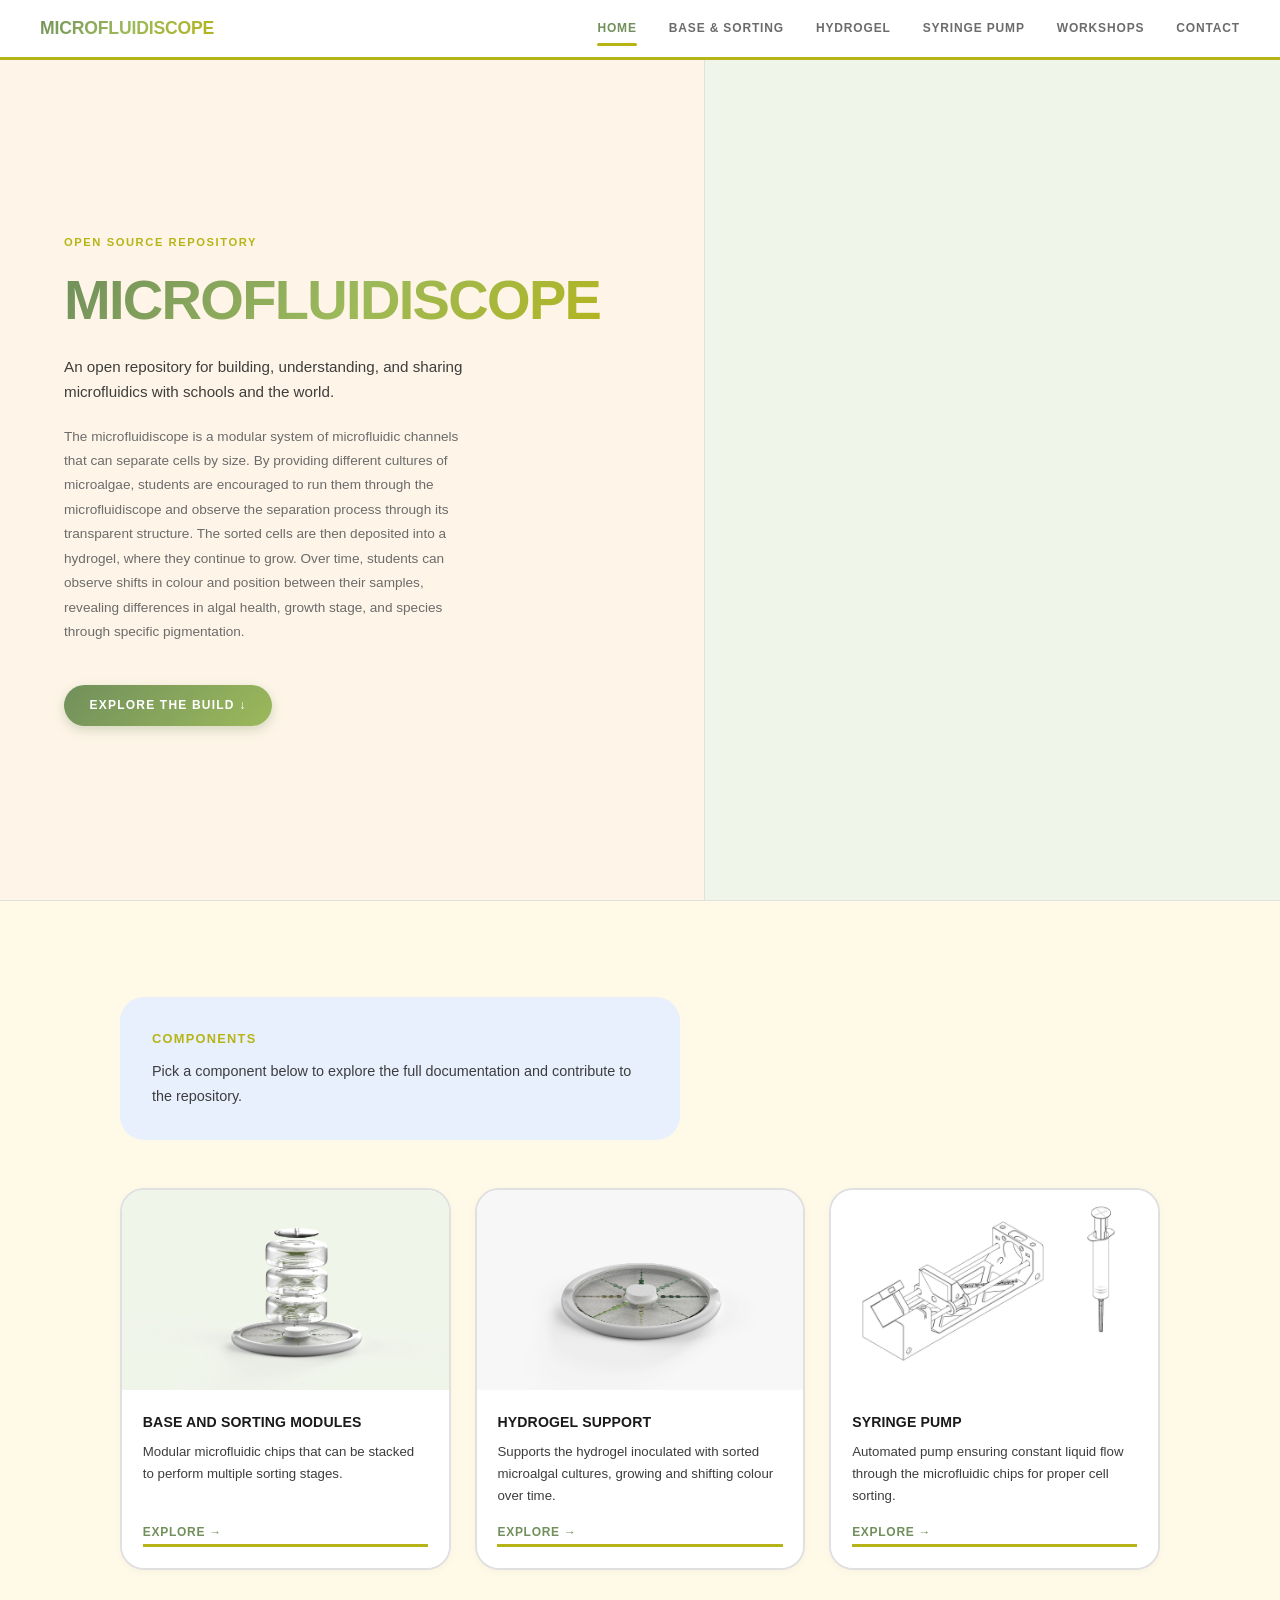
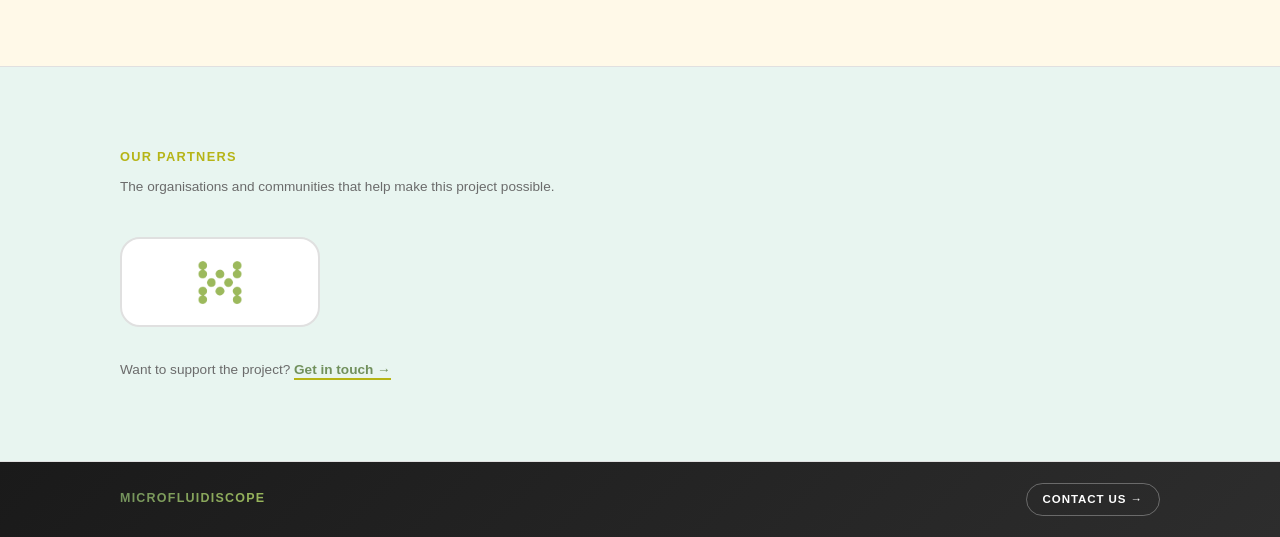
==== commit 016005a7: "Update index.html" ====
--- a/index.html
+++ b/index.html
@@ -35,9 +35,12 @@
       <a href="#about" class="hero-cta">Explore the Build &#x2193;</a>
     </div>
 
-    <div class="hero-image-split">
-      <img src="images/main_render.png" alt="Microfluidiscope product render" />
-    </div>
+   <div class="hero-image-split">
+  <video autoplay muted loop playsinline>
+    <source src="images/animation.mp4" type="video/mp4" />
+    Your browser does not support the video tag.
+  </video>
+</div>
 
   </section>
 
--- a/css/style.css
+++ b/css/style.css
@@ -1,97 +1,875 @@
-<!DOCTYPE html>
-<html lang="en">
-<head>
-  <meta charset="UTF-8" />
-  <meta name="viewport" content="width=device-width, initial-scale=1.0" />
-  <title>Contact &#8212; Microfluidiscope</title>
-  <link rel="stylesheet" href="../css/style.css" />
-</head>
-<body>
-
-  <header class="nav" id="nav">
-    <a href="../index.html" class="nav-logo">Microfluidiscope</a>
-    <button class="nav-toggle" id="navToggle" aria-label="Toggle menu">
-      <span></span><span></span><span></span>
-    </button>
-    <nav class="nav-links" id="navLinks">
-      <a href="../index.html">Home</a>
-      <a href="component-a.html">Base &amp; Sorting</a>
-      <a href="component-b.html">Hydrogel</a>
-      <a href="component-c.html">Syringe Pump</a>
-      <a href="workshops.html">Workshops</a>
-      <a href="contact.html" class="active">Contact</a>
-    </nav>
-  </header>
-
-  <section class="page-hero">
-    <div class="container">
-      <p class="eyebrow">Get in Touch</p>
-      <h1>Contact</h1>
-      <p>Questions about the kit, workshop enquiries, or partnerships &#8212; we&#8217;d love to hear from you.</p>
-    </div>
-  </section>
-
-  <section class="page-content">
-    <div class="container">
-
-      <div class="contact-grid">
-
-        <!-- FORM -->
-        <div>
-          <h2 class="reveal" style="font-size: 0.8rem; font-weight: 700; letter-spacing: 0.1em; text-transform: uppercase; margin-bottom: 1.5rem;">Send us a message</h2>
-          <!--
-            Wire up the form by replacing action="#" with your Formspree URL:
-            action="https://formspree.io/f/YOUR_FORM_ID"
-          -->
-          <form id="contactForm" class="contact-form reveal" action="#" method="POST">
-            <label for="name">Your name</label>
-            <input type="text" id="name" name="name" placeholder="Jane Smith" required />
-
-            <label for="email">Email address</label>
-            <input type="email" id="email" name="email" placeholder="jane@example.com" required />
-
-            <label for="subject">Subject</label>
-            <input type="text" id="subject" name="subject" placeholder="Workshop enquiry, partnership, general..." />
-
-            <label for="message">Message</label>
-            <textarea id="message" name="message" placeholder="Tell us what's on your mind..." required></textarea>
-
-            <button type="submit">Send message &rarr;</button>
-          </form>
-        </div>
-
-        <!-- TEAM -->
-        <div>
-          <h2 class="reveal" style="font-size: 0.8rem; font-weight: 700; letter-spacing: 0.1em; text-transform: uppercase; margin-bottom: 1.5rem;">The team</h2>
-          <div class="team-cards reveal">
-            <div class="team-card"><div class="team-info"><strong>Matt Berkshire</strong></div></div>
-            <div class="team-card"><div class="team-info"><strong>Sara Gaviria Escobar</strong></div></div>
-            <div class="team-card"><div class="team-info"><strong>Ruben Janssen</strong></div></div>
-            <div class="team-card"><div class="team-info"><strong>Luiggi Marrese</strong></div></div>
-            <div class="team-card"><div class="team-info"><strong>Justine de Riedmatten</strong></div></div>
-            <div class="team-card"><div class="team-info"><strong>Mirka Salvad&#243; de Riba</strong></div></div>
-          </div>
-
-          <div class="reveal" style="margin-top: 1.5rem; padding: 1.2rem; background: var(--off-white); border: 1px solid var(--border);">
-            <p style="font-size: 0.85rem; color: var(--mid-gray); margin-bottom: 0.8rem;">Open issues, PRs, and discussions are welcome on GitHub.</p>
-            <a href="https://github.com/sarolacacerola/microfluidiscope" target="_blank" rel="noopener" class="github-link">
-              <svg width="16" height="16" viewBox="0 0 24 24" fill="currentColor"><path d="M12 0C5.37 0 0 5.37 0 12c0 5.3 3.438 9.8 8.205 11.385.6.113.82-.258.82-.577v-2.234c-3.338.726-4.033-1.416-4.033-1.416-.546-1.387-1.333-1.756-1.333-1.756-1.089-.745.083-.729.083-.729 1.205.084 1.839 1.237 1.839 1.237 1.07 1.834 2.807 1.304 3.492.997.107-.775.418-1.305.762-1.604-2.665-.305-5.467-1.334-5.467-5.931 0-1.311.469-2.381 1.236-3.221-.124-.303-.535-1.524.117-3.176 0 0 1.008-.322 3.301 1.23A11.509 11.509 0 0112 5.803c1.02.005 2.047.138 3.006.404 2.291-1.552 3.297-1.23 3.297-1.23.653 1.653.242 2.874.118 3.176.77.84 1.235 1.911 1.235 3.221 0 4.609-2.807 5.624-5.479 5.921.43.372.823 1.102.823 2.222v3.293c0 .319.192.694.801.576C20.566 21.797 24 17.3 24 12c0-6.63-5.37-12-12-12z"/></svg>
-              GitHub Repository
-            </a>
-          </div>
-        </div>
-
-      </div>
-    </div>
-  </section>
-
-  <footer class="footer footer--minimal">
-    <div class="container footer-minimal-inner">
-      <strong>Microfluidiscope</strong>
-      <a href="contact.html" class="footer-contact-btn">Contact us &rarr;</a>
-    </div>
-  </footer>
-
-  <script src="../js/main.js"></script>
-</body>
-</html>
+:root {
+  --white: #ffffff;
+  --off-white: #f9f9f9;
+  --light-gray: #f0f0f0;
+  --border: #e0e0e0;
+  --mid-gray: #6b6b6b;
+  --text-gray: #3d3d3d;
+  --black: #1a1a1a;
+  --nav-h: 60px;
+  --shadow: 0 2px 16px rgba(0,0,0,0.05);
+
+  --primary: #71905c;
+  --primary-dark: #5a7348;
+  --secondary: #b6b416;
+  --accent: #9cb95b;
+  --highlight: #b6b416;
+  --success: #71905c;
+  
+  --bg-yellow: #fff9e8;
+  --bg-green: #f0f5ea;
+  --bg-blue: #e8f0fe;
+  --bg-peach: #fef5e8;
+  --bg-mint: #e8f5f0;
+
+  --ink: #1a1a1a;
+  --ink-soft: #3d3d3d;
+  --cream: #f9f9f9;
+  --parchment: #f0f0f0;
+  --warm-white: #ffffff;
+  --rust: #1a1a1a;
+  --brown: #3d3d3d;
+  --sage: #71905c;
+  --gold: #b6b416;
+  --shadow-lg: 0 8px 40px rgba(0,0,0,0.08);
+
+  --font-display: 'Helvetica Neue', Helvetica, Arial, sans-serif;
+  --font-body: 'Helvetica Neue', Helvetica, Arial, sans-serif;
+}
+
+*, *::before, *::after { box-sizing: border-box; margin: 0; padding: 0; }
+html { scroll-behavior: smooth; }
+
+body {
+  font-family: var(--font-body);
+  background: var(--bg-yellow);
+  color: var(--black);
+  line-height: 1.6;
+  font-size: 16px;
+  -webkit-font-smoothing: antialiased;
+}
+
+img { max-width: 100%; display: block; }
+a { color: inherit; text-decoration: none; }
+
+.nav {
+  position: fixed;
+  top: 0; left: 0; right: 0;
+  height: var(--nav-h);
+  display: flex;
+  align-items: center;
+  justify-content: space-between;
+  padding: 0 2.5rem;
+  background: var(--white);
+  backdrop-filter: blur(8px);
+  border-bottom: 3px solid var(--secondary);
+  z-index: 100;
+  transition: box-shadow 0.3s;
+}
+.nav.scrolled { box-shadow: var(--shadow); }
+
+.nav-logo {
+  font-family: var(--font-display);
+  font-weight: 900;
+  font-size: 1.1rem;
+  letter-spacing: -0.01em;
+  text-transform: uppercase;
+  background: linear-gradient(135deg, var(--primary), var(--accent), var(--secondary));
+  -webkit-background-clip: text;
+  background-clip: text;
+  color: transparent;
+}
+
+.nav-links {
+  display: flex;
+  gap: 2rem;
+  align-items: center;
+}
+.nav-links a {
+  font-size: 0.75rem;
+  font-weight: 700;
+  letter-spacing: 0.07em;
+  text-transform: uppercase;
+  color: var(--mid-gray);
+  transition: all 0.2s;
+  position: relative;
+}
+.nav-links a:hover,
+.nav-links a.active { 
+  color: var(--primary); 
+}
+.nav-links a.active::after {
+  content: '';
+  position: absolute;
+  bottom: -8px;
+  left: 0;
+  width: 100%;
+  height: 3px;
+  background: var(--secondary);
+  border-radius: 3px;
+}
+
+.nav-toggle {
+  display: none;
+  flex-direction: column;
+  gap: 5px;
+  background: none;
+  border: none;
+  cursor: pointer;
+  padding: 4px;
+}
+.nav-toggle span {
+  display: block;
+  width: 22px;
+  height: 2px;
+  background: var(--primary);
+  border-radius: 2px;
+}
+
+.hero--split {
+  display: flex;
+  flex-direction: row;
+  align-items: stretch;
+  min-height: 100vh;
+  padding-top: var(--nav-h);
+  background: var(--bg-yellow);
+}
+
+.hero--split .hero-content {
+  flex: 1;
+  display: flex;
+  flex-direction: column;
+  justify-content: center;
+  padding: 5rem 4rem;
+  border-right: 1px solid var(--border);
+  animation: fadeUp 0.7s ease both;
+  background: var(--bg-peach);
+}
+
+.hero-eyebrow {
+  font-size: 0.7rem;
+  font-weight: 800;
+  letter-spacing: 0.14em;
+  text-transform: uppercase;
+  color: var(--secondary);
+  margin-bottom: 1.2rem;
+}
+
+.hero-title {
+  font-family: var(--font-display);
+  font-size: clamp(2rem, 4.5vw, 3.5rem);
+  font-weight: 900;
+  line-height: 1.05;
+  letter-spacing: -0.03em;
+  background: linear-gradient(135deg, var(--primary), var(--accent), var(--secondary));
+  -webkit-background-clip: text;
+  background-clip: text;
+  color: transparent;
+  margin-bottom: 1.5rem;
+  text-transform: uppercase;
+}
+
+.hero-sub {
+  font-size: 0.95rem;
+  color: var(--text-gray);
+  line-height: 1.7;
+  margin-bottom: 1.2rem;
+  max-width: 400px;
+  font-weight: 400;
+}
+
+.hero-body-text {
+  font-size: 0.85rem;
+  color: var(--mid-gray);
+  line-height: 1.8;
+  max-width: 400px;
+  margin-bottom: 2.5rem;
+}
+
+.hero-cta {
+  display: inline-block;
+  background: linear-gradient(135deg, var(--primary), var(--accent));
+  color: var(--white);
+  padding: 0.7rem 1.6rem;
+  font-size: 0.75rem;
+  font-weight: 800;
+  letter-spacing: 0.1em;
+  text-transform: uppercase;
+  align-self: flex-start;
+  transition: transform 0.2s, opacity 0.2s;
+  border-radius: 40px;
+  box-shadow: 0 4px 12px rgba(113, 144, 92, 0.3);
+}
+.hero-cta:hover { 
+  transform: scale(1.02);
+  opacity: 0.9;
+}
+
+.hero-image-split {
+  flex: 1;
+  display: flex;
+  align-items: center;
+  justify-content: center;
+  background: var(--bg-green);
+  overflow: hidden;
+}
+.hero-image-split img {
+  width: 100%;
+  height: 100%;
+  object-fit: cover;
+  object-position: center;
+}
+
+.container {
+  max-width: 1120px;
+  margin: 0 auto;
+  padding: 0 2.5rem;
+}
+
+.about {
+  padding: 6rem 0;
+  background: var(--bg-yellow);
+  border-top: 1px solid var(--border);
+}
+
+.about-intro {
+  max-width: 560px;
+  margin-bottom: 3rem;
+  background: var(--bg-blue);
+  padding: 2rem;
+  border-radius: 24px;
+}
+.about-intro h2 {
+  font-size: 0.8rem;
+  font-weight: 800;
+  letter-spacing: 0.1em;
+  text-transform: uppercase;
+  color: var(--secondary);
+  margin-bottom: 0.6rem;
+}
+.about-intro p {
+  font-size: 0.9rem;
+  color: var(--text-gray);
+  line-height: 1.7;
+}
+
+.components-grid {
+  display: grid;
+  grid-template-columns: repeat(3, 1fr);
+  gap: 1.5rem;
+  border: none;
+}
+
+.component-card {
+  background: var(--white);
+  display: flex;
+  flex-direction: column;
+  border: 2px solid var(--border);
+  border-radius: 24px;
+  overflow: hidden;
+  transition: all 0.3s ease;
+  box-shadow: 0 2px 8px rgba(0,0,0,0.03);
+}
+.component-card:hover { 
+  transform: translateY(-6px);
+  box-shadow: 0 12px 24px rgba(0,0,0,0.1);
+  border-color: var(--primary);
+}
+
+.card-image {
+  height: 200px;
+  overflow: hidden;
+  background: var(--bg-green);
+  display: flex;
+  align-items: center;
+  justify-content: center;
+}
+.card-image img {
+  width: 100%;
+  height: 100%;
+  object-fit: cover;
+  object-position: center;
+  transition: transform 0.4s ease;
+}
+.component-card:hover .card-image img { transform: scale(1.03); }
+
+.card-body {
+  padding: 1.3rem;
+  flex: 1;
+  display: flex;
+  flex-direction: column;
+  border-top: none;
+  background: var(--white);
+}
+.card-tag {
+  font-size: 0.7rem;
+  font-weight: 800;
+  letter-spacing: 0.1em;
+  text-transform: uppercase;
+  color: var(--primary);
+  margin-bottom: 0.4rem;
+}
+.card-body h3 {
+  font-size: 0.88rem;
+  font-weight: 800;
+  letter-spacing: 0.01em;
+  text-transform: uppercase;
+  color: var(--black);
+  margin-bottom: 0.5rem;
+}
+.card-body p {
+  font-size: 0.83rem;
+  color: var(--text-gray);
+  line-height: 1.65;
+  flex: 1;
+}
+.card-link {
+  display: inline-block;
+  margin-top: 1rem;
+  font-size: 0.75rem;
+  font-weight: 800;
+  letter-spacing: 0.06em;
+  text-transform: uppercase;
+  color: var(--primary);
+  border-bottom: 3px solid var(--highlight);
+  padding-bottom: 2px;
+  transition: color 0.2s;
+}
+.card-link:hover { color: var(--secondary); }
+
+.partners {
+  padding: 5rem 0;
+  background: var(--bg-mint);
+  border-top: 1px solid var(--border);
+  border-bottom: 1px solid var(--border);
+}
+.partners h2 {
+  font-size: 0.8rem;
+  font-weight: 800;
+  letter-spacing: 0.1em;
+  text-transform: uppercase;
+  color: var(--secondary);
+  margin-bottom: 0.5rem;
+}
+.partners-sub {
+  font-size: 0.85rem;
+  color: var(--mid-gray);
+  margin-bottom: 2.5rem;
+}
+.partners-grid--single {
+  display: flex;
+  justify-content: flex-start;
+  margin-bottom: 2rem;
+}
+.partner-logo {
+  background: var(--white);
+  border: 2px solid var(--border);
+  border-radius: 20px;
+  width: 200px;
+  height: 90px;
+  display: flex;
+  align-items: center;
+  justify-content: center;
+  padding: 1rem;
+  transition: all 0.2s;
+}
+.partner-logo:hover {
+  border-color: var(--primary);
+  transform: scale(1.02);
+  background: var(--bg-yellow);
+}
+.partner-logo img {
+  max-width: 100%;
+  max-height: 55px;
+  object-fit: contain;
+}
+.partners-note {
+  font-size: 0.85rem;
+  color: var(--mid-gray);
+}
+.partners-note a {
+  color: var(--primary);
+  font-weight: 800;
+  border-bottom: 2px solid var(--highlight);
+  padding-bottom: 1px;
+}
+
+.footer--minimal {
+  padding: 1.3rem 0;
+  background: linear-gradient(135deg, #1a1a1a, #2d2d2d);
+}
+.footer-minimal-inner {
+  display: flex;
+  align-items: center;
+  justify-content: space-between;
+  gap: 1rem;
+}
+.footer-minimal-inner strong {
+  font-size: 0.78rem;
+  font-weight: 800;
+  letter-spacing: 0.1em;
+  text-transform: uppercase;
+  background: linear-gradient(135deg, var(--primary), var(--accent));
+  -webkit-background-clip: text;
+  background-clip: text;
+  color: transparent;
+}
+.footer-contact-btn {
+  font-size: 0.72rem;
+  font-weight: 800;
+  letter-spacing: 0.08em;
+  text-transform: uppercase;
+  color: var(--white);
+  border: 1px solid rgba(255,255,255,0.3);
+  padding: 0.4rem 1rem;
+  transition: all 0.2s;
+  border-radius: 40px;
+}
+.footer-contact-btn:hover { 
+  border-color: var(--primary);
+  background: var(--primary);
+}
+
+.footer {
+  background: linear-gradient(135deg, #1a1a1a, #2d2d2d);
+  color: var(--white);
+}
+.footer-inner {
+  display: grid;
+  grid-template-columns: 1fr 1fr 1fr;
+  gap: 3rem;
+  margin-bottom: 2rem;
+  padding-bottom: 2rem;
+  border-bottom: 1px solid rgba(255,255,255,0.1);
+}
+.footer-brand strong {
+  font-size: 1rem;
+  font-weight: 800;
+  display: block;
+  margin-bottom: 0.5rem;
+  background: linear-gradient(135deg, var(--primary), var(--accent));
+  -webkit-background-clip: text;
+  background-clip: text;
+  color: transparent;
+}
+.footer-brand p { font-size: 0.85rem; color: rgba(255,255,255,0.5); }
+.footer-nav { display: flex; flex-direction: column; gap: 0.6rem; }
+.footer-nav a { font-size: 0.85rem; color: rgba(255,255,255,0.6); transition: color 0.2s; }
+.footer-nav a:hover { color: var(--primary); }
+.footer-copy { font-size: 0.75rem; color: rgba(255,255,255,0.3); }
+.github-link {
+  display: inline-flex;
+  align-items: center;
+  gap: 0.5rem;
+  border: 2px solid var(--primary);
+  color: var(--primary);
+  padding: 0.45rem 1rem;
+  font-size: 0.75rem;
+  font-weight: 800;
+  letter-spacing: 0.05em;
+  text-transform: uppercase;
+  transition: all 0.2s;
+  border-radius: 40px;
+}
+.github-link:hover { background: var(--primary); color: var(--white); }
+.footer-github .github-link {
+  border-color: rgba(255,255,255,0.3);
+  color: var(--white);
+}
+.footer-github .github-link:hover { background: var(--primary); border-color: var(--primary); }
+
+.page-hero {
+  padding: calc(var(--nav-h) + 3rem) 0 3rem;
+  background: var(--bg-peach);
+  border-bottom: 3px solid var(--primary);
+}
+.page-hero .container { max-width: 760px; }
+.page-hero .eyebrow {
+  font-size: 0.7rem;
+  font-weight: 800;
+  letter-spacing: 0.14em;
+  text-transform: uppercase;
+  color: var(--secondary);
+  margin-bottom: 0.7rem;
+}
+.page-hero h1 {
+  font-size: clamp(1.5rem, 3vw, 2.2rem);
+  font-weight: 900;
+  letter-spacing: -0.02em;
+  text-transform: uppercase;
+  background: linear-gradient(135deg, var(--primary), var(--accent));
+  -webkit-background-clip: text;
+  background-clip: text;
+  color: transparent;
+  margin-bottom: 0.7rem;
+  line-height: 1.1;
+}
+.page-hero p {
+  font-size: 0.9rem;
+  color: var(--text-gray);
+  max-width: 500px;
+  line-height: 1.65;
+}
+
+.component-hero-img {
+  width: 100%;
+  max-height: 480px;
+  overflow: hidden;
+  background: var(--bg-green);
+}
+.component-hero-img img {
+  width: 100%;
+  max-height: 480px;
+  object-fit: cover;
+  object-position: center;
+  display: block;
+}
+
+.page-content { padding: 4rem 0 5rem; background: var(--bg-yellow); }
+
+.comp-layout { max-width: 720px; }
+
+.comp-section h1 {
+  font-size: clamp(1.4rem, 3vw, 2rem);
+  font-weight: 900;
+  letter-spacing: -0.02em;
+  text-transform: uppercase;
+  background: linear-gradient(135deg, var(--primary), var(--accent));
+  -webkit-background-clip: text;
+  background-clip: text;
+  color: transparent;
+  margin-bottom: 0.9rem;
+  line-height: 1.1;
+}
+.comp-section h2 {
+  font-size: 0.78rem;
+  font-weight: 800;
+  letter-spacing: 0.1em;
+  text-transform: uppercase;
+  color: var(--secondary);
+  margin-bottom: 1rem;
+}
+.comp-section p {
+  font-size: 0.92rem;
+  color: var(--text-gray);
+  line-height: 1.75;
+}
+
+.section-divider {
+  border: none;
+  border-top: 3px dashed var(--secondary);
+  margin: 2.5rem 0;
+}
+
+.bom-list {
+  list-style: none;
+  padding: 0;
+  margin: 0;
+  border: 2px solid var(--border);
+  border-radius: 20px;
+  overflow: hidden;
+}
+.bom-list li {
+  display: flex;
+  justify-content: space-between;
+  align-items: baseline;
+  gap: 1rem;
+  padding: 0.7rem 1rem;
+  border-bottom: 1px solid var(--border);
+  font-size: 0.87rem;
+}
+.bom-list li:last-child { border-bottom: none; }
+.bom-list li:nth-child(even) { background: var(--bg-mint); }
+.bom-item { font-weight: 800; color: var(--primary); }
+.bom-detail { color: var(--mid-gray); font-size: 0.82rem; text-align: right; }
+
+.build-steps {
+  list-style: none;
+  counter-reset: build;
+  padding: 0;
+  margin: 0;
+  border: 2px solid var(--border);
+  border-radius: 20px;
+  overflow: hidden;
+}
+.build-steps li {
+  counter-increment: build;
+  display: flex;
+  gap: 1.1rem;
+  align-items: flex-start;
+  padding: 1.1rem 1.2rem;
+  font-size: 0.87rem;
+  color: var(--text-gray);
+  line-height: 1.7;
+  border-bottom: 1px solid var(--border);
+}
+.build-steps li:last-child { border-bottom: none; }
+.build-steps li:nth-child(even) { background: var(--bg-blue); }
+.build-steps li::before {
+  content: counter(build);
+  min-width: 28px;
+  height: 28px;
+  background: linear-gradient(135deg, var(--primary), var(--accent));
+  color: var(--white);
+  font-size: 0.75rem;
+  font-weight: 800;
+  border-radius: 14px;
+  display: flex;
+  align-items: center;
+  justify-content: center;
+  flex-shrink: 0;
+  margin-top: 2px;
+}
+.build-steps li strong {
+  color: var(--black);
+  font-weight: 800;
+  display: block;
+  margin-bottom: 0.2rem;
+  font-size: 0.78rem;
+  letter-spacing: 0.04em;
+  text-transform: uppercase;
+}
+.build-steps li a {
+  color: var(--primary);
+  font-weight: 800;
+  text-decoration: underline;
+  text-decoration-color: var(--highlight);
+  font-size: 0.83rem;
+}
+.build-steps li a:hover { text-decoration-color: var(--primary); }
+
+.repo-link-box {
+  background: var(--bg-green);
+  border: 2px solid var(--border);
+  border-left: 6px solid var(--primary);
+  border-radius: 20px;
+  padding: 1.2rem 1.5rem;
+  margin: 2rem 0;
+  display: flex;
+  align-items: center;
+  justify-content: space-between;
+  gap: 1rem;
+}
+.repo-link-box p {
+  font-size: 0.87rem;
+  color: var(--text-gray);
+  margin: 0;
+}
+
+.prose h2 {
+  font-size: 0.78rem;
+  font-weight: 800;
+  letter-spacing: 0.1em;
+  text-transform: uppercase;
+  color: var(--secondary);
+  margin-bottom: 0.8rem;
+  margin-top: 2.5rem;
+}
+.prose h2:first-child { margin-top: 0; }
+.prose h3 {
+  font-size: 0.88rem;
+  font-weight: 800;
+  color: var(--black);
+  margin-bottom: 0.6rem;
+  margin-top: 1.5rem;
+}
+.prose p {
+  font-size: 0.9rem;
+  color: var(--text-gray);
+  margin-bottom: 1rem;
+  line-height: 1.75;
+}
+.prose ul { margin: 0 0 1.2rem 1.2rem; }
+.prose ul li { font-size: 0.88rem; color: var(--text-gray); margin-bottom: 0.3rem; }
+.prose a { color: var(--primary); font-weight: 800; text-decoration: underline; text-decoration-color: var(--highlight); }
+.prose a:hover { text-decoration-color: var(--primary); }
+
+.steps-list {
+  counter-reset: steps;
+  list-style: none;
+  margin: 0 0 2rem;
+  padding: 0;
+}
+.steps-list li {
+  counter-increment: steps;
+  display: flex;
+  gap: 1.2rem;
+  margin-bottom: 1.2rem;
+  align-items: flex-start;
+}
+.steps-list li::before {
+  content: counter(steps);
+  min-width: 32px;
+  height: 32px;
+  background: linear-gradient(135deg, var(--primary), var(--accent));
+  color: var(--white);
+  font-weight: 800;
+  font-size: 0.85rem;
+  border-radius: 16px;
+  display: flex;
+  align-items: center;
+  justify-content: center;
+  flex-shrink: 0;
+  margin-top: 2px;
+}
+.steps-list li span { font-size: 0.9rem; color: var(--text-gray); line-height: 1.7; }
+
+.workshops-grid {
+  display: grid;
+  grid-template-columns: repeat(2, 1fr);
+  gap: 1.5rem;
+  margin-top: 2.5rem;
+}
+.workshop-card {
+  background: var(--white);
+  border: 2px solid var(--border);
+  border-radius: 24px;
+  padding: 1.5rem;
+  transition: all 0.2s;
+}
+.workshop-card:hover {
+  transform: translateY(-6px);
+  border-color: var(--primary);
+  box-shadow: 0 8px 20px rgba(0,0,0,0.1);
+  background: var(--bg-yellow);
+}
+.workshop-card .tag {
+  font-size: 0.68rem;
+  font-weight: 800;
+  letter-spacing: 0.12em;
+  text-transform: uppercase;
+  color: var(--secondary);
+  margin-bottom: 0.5rem;
+  display: block;
+}
+.workshop-card h3 { 
+  font-size: 0.95rem; 
+  font-weight: 800; 
+  margin-bottom: 0.6rem; 
+  color: var(--black); 
+}
+.workshop-card p { font-size: 0.87rem; color: var(--text-gray); line-height: 1.65; margin-bottom: 1rem; }
+.workshop-meta { font-size: 0.78rem; color: var(--primary); font-weight: 700; }
+
+.contact-grid {
+  display: grid;
+  grid-template-columns: 1fr 1fr;
+  gap: 5rem;
+  margin-top: 2.5rem;
+}
+.contact-form label {
+  display: block;
+  font-size: 0.7rem;
+  font-weight: 800;
+  letter-spacing: 0.1em;
+  text-transform: uppercase;
+  color: var(--secondary);
+  margin-bottom: 0.35rem;
+  margin-top: 1.2rem;
+}
+.contact-form label:first-child { margin-top: 0; }
+.contact-form input,
+.contact-form textarea {
+  width: 100%;
+  padding: 0.6rem 0.8rem;
+  background: var(--white);
+  border: 2px solid var(--border);
+  font-family: var(--font-body);
+  font-size: 0.9rem;
+  color: var(--black);
+  outline: none;
+  border-radius: 16px;
+  transition: border-color 0.2s;
+}
+.contact-form input:focus,
+.contact-form textarea:focus { border-color: var(--primary); background: var(--bg-yellow); }
+.contact-form textarea { min-height: 120px; resize: vertical; }
+.contact-form button {
+  margin-top: 1.4rem;
+  background: linear-gradient(135deg, var(--primary), var(--accent));
+  color: var(--white);
+  border: none;
+  padding: 0.7rem 1.6rem;
+  font-family: var(--font-body);
+  font-size: 0.75rem;
+  font-weight: 800;
+  letter-spacing: 0.08em;
+  text-transform: uppercase;
+  cursor: pointer;
+  transition: transform 0.2s;
+  border-radius: 40px;
+  box-shadow: 0 4px 12px rgba(113, 144, 92, 0.3);
+}
+.contact-form button:hover { transform: scale(1.02); }
+
+.team-cards {
+  display: flex;
+  flex-direction: column;
+  border: 2px solid var(--border);
+  border-radius: 20px;
+  overflow: hidden;
+}
+.team-card {
+  padding: 0.8rem 1rem;
+  border-bottom: 1px solid var(--border);
+}
+.team-card:last-child { border-bottom: none; }
+.team-card:nth-child(even) { background: var(--bg-mint); }
+.team-avatar { display: none; }
+.team-info strong { font-weight: 800; font-size: 0.9rem; color: var(--primary); display: block; }
+.team-info span { font-size: 0.8rem; color: var(--mid-gray); }
+
+@keyframes fadeUp {
+  from { opacity: 0; transform: translateY(16px); }
+  to   { opacity: 1; transform: translateY(0); }
+}
+@keyframes bounce {
+  0%, 100% { transform: translateX(-50%) translateY(0); }
+  50%       { transform: translateX(-50%) translateY(6px); }
+}
+
+.reveal {
+  opacity: 0;
+  transform: translateY(16px);
+  transition: opacity 0.6s ease, transform 0.6s ease;
+}
+.reveal.visible { opacity: 1; transform: none; }
+
+@media (max-width: 900px) {
+  .components-grid { grid-template-columns: 1fr; gap: 1rem; }
+  .component-card { border-right: none; border-bottom: 1px solid var(--border); }
+  .component-card:last-child { border-bottom: none; }
+  .contact-grid { grid-template-columns: 1fr; gap: 3rem; }
+  .footer-inner { grid-template-columns: 1fr 1fr; }
+  .workshops-grid { grid-template-columns: 1fr; }
+}
+
+@media (max-width: 768px) {
+  .hero--split { flex-direction: column; min-height: auto; }
+  .hero--split .hero-content { padding: 3rem 1.5rem 2.5rem; border-right: none; border-bottom: 1px solid var(--border); }
+  .hero-image-split { min-height: 260px; }
+}
+
+@media (max-width: 640px) {
+  .nav { padding: 0 1.2rem; }
+  .nav-links {
+    display: none;
+    position: fixed;
+    top: var(--nav-h);
+    left: 0; right: 0;
+    background: var(--white);
+    flex-direction: column;
+    padding: 1.5rem;
+    gap: 1.2rem;
+    border-bottom: 3px solid var(--primary);
+    box-shadow: var(--shadow);
+  }
+  .nav-links.open { display: flex; }
+  .nav-toggle { display: flex; }
+  .container { padding: 0 1.2rem; }
+  .component-hero-img { max-height: 220px; }
+  .bom-list li { flex-direction: column; gap: 0.1rem; }
+  .bom-detail { text-align: left; }
+  .footer-inner { grid-template-columns: 1fr; gap: 1.5rem; }
+  .page-hero .container { margin-left: 0; }
+}
